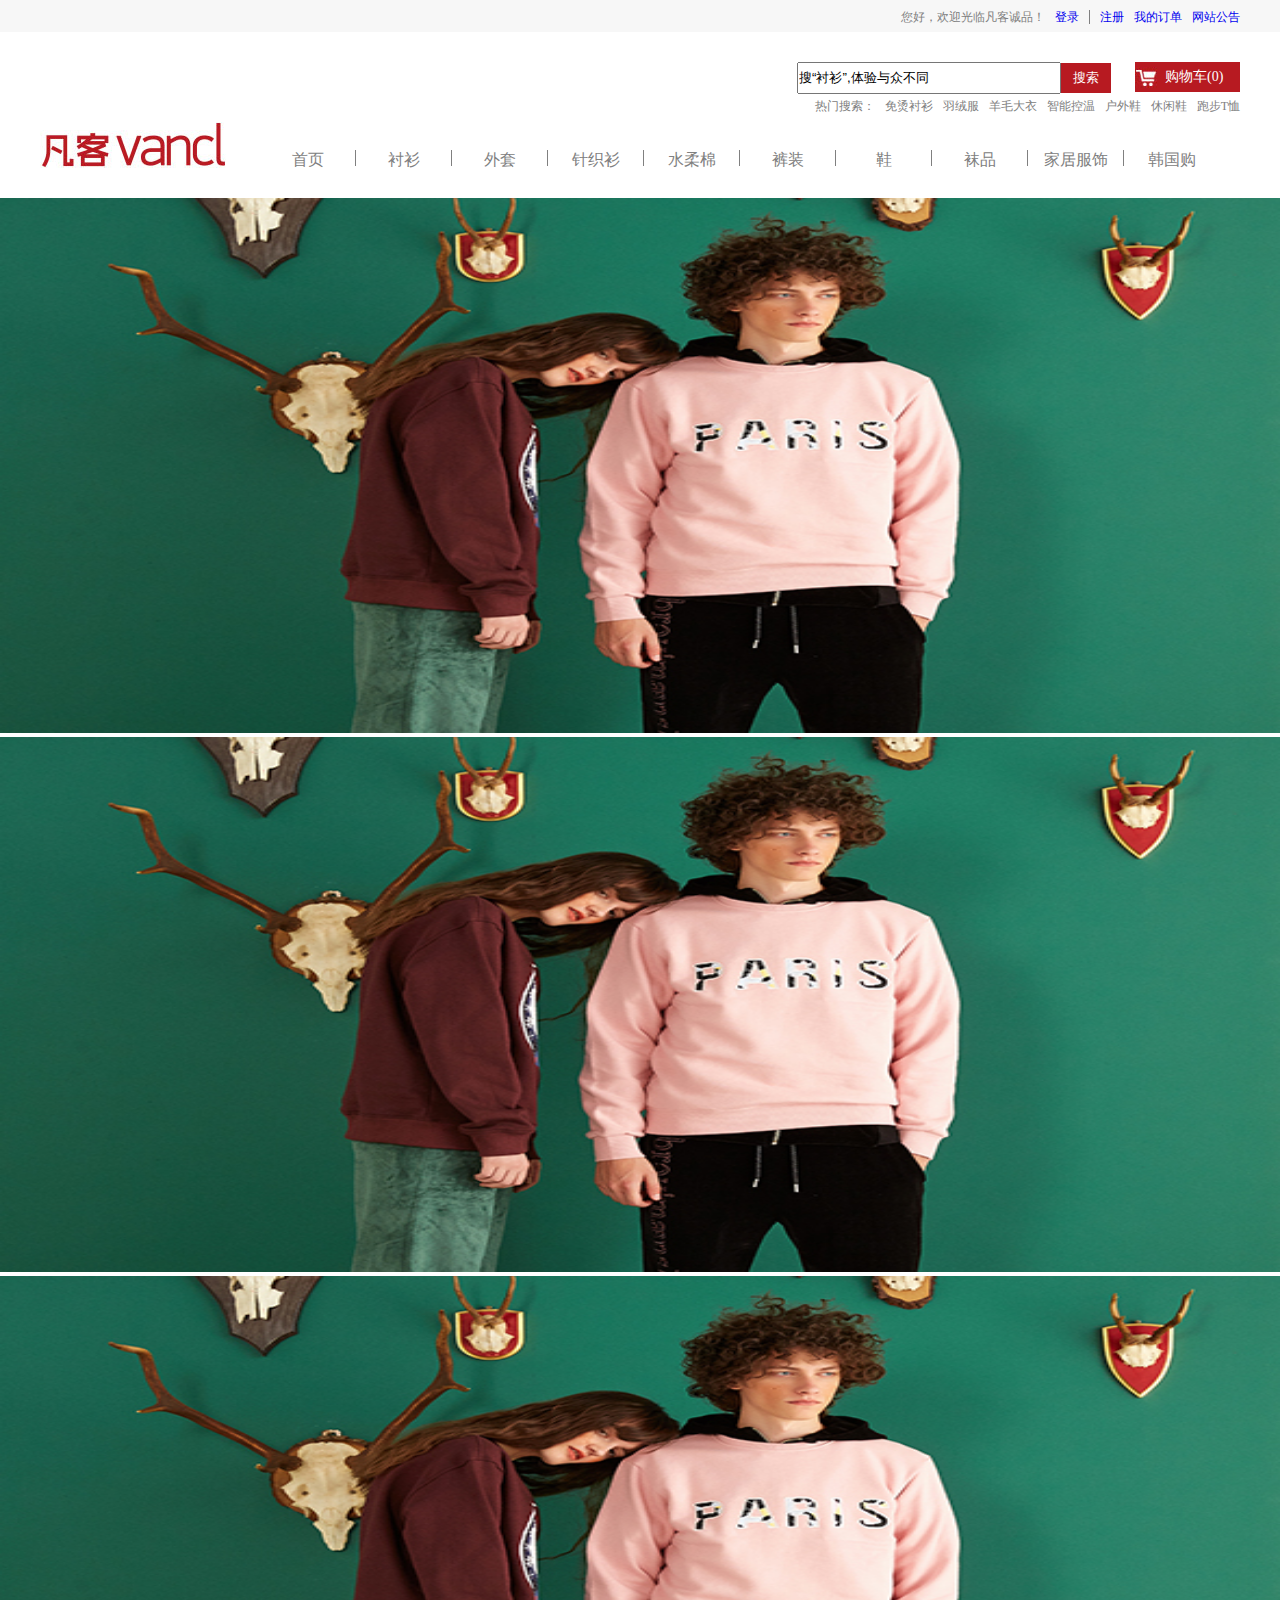
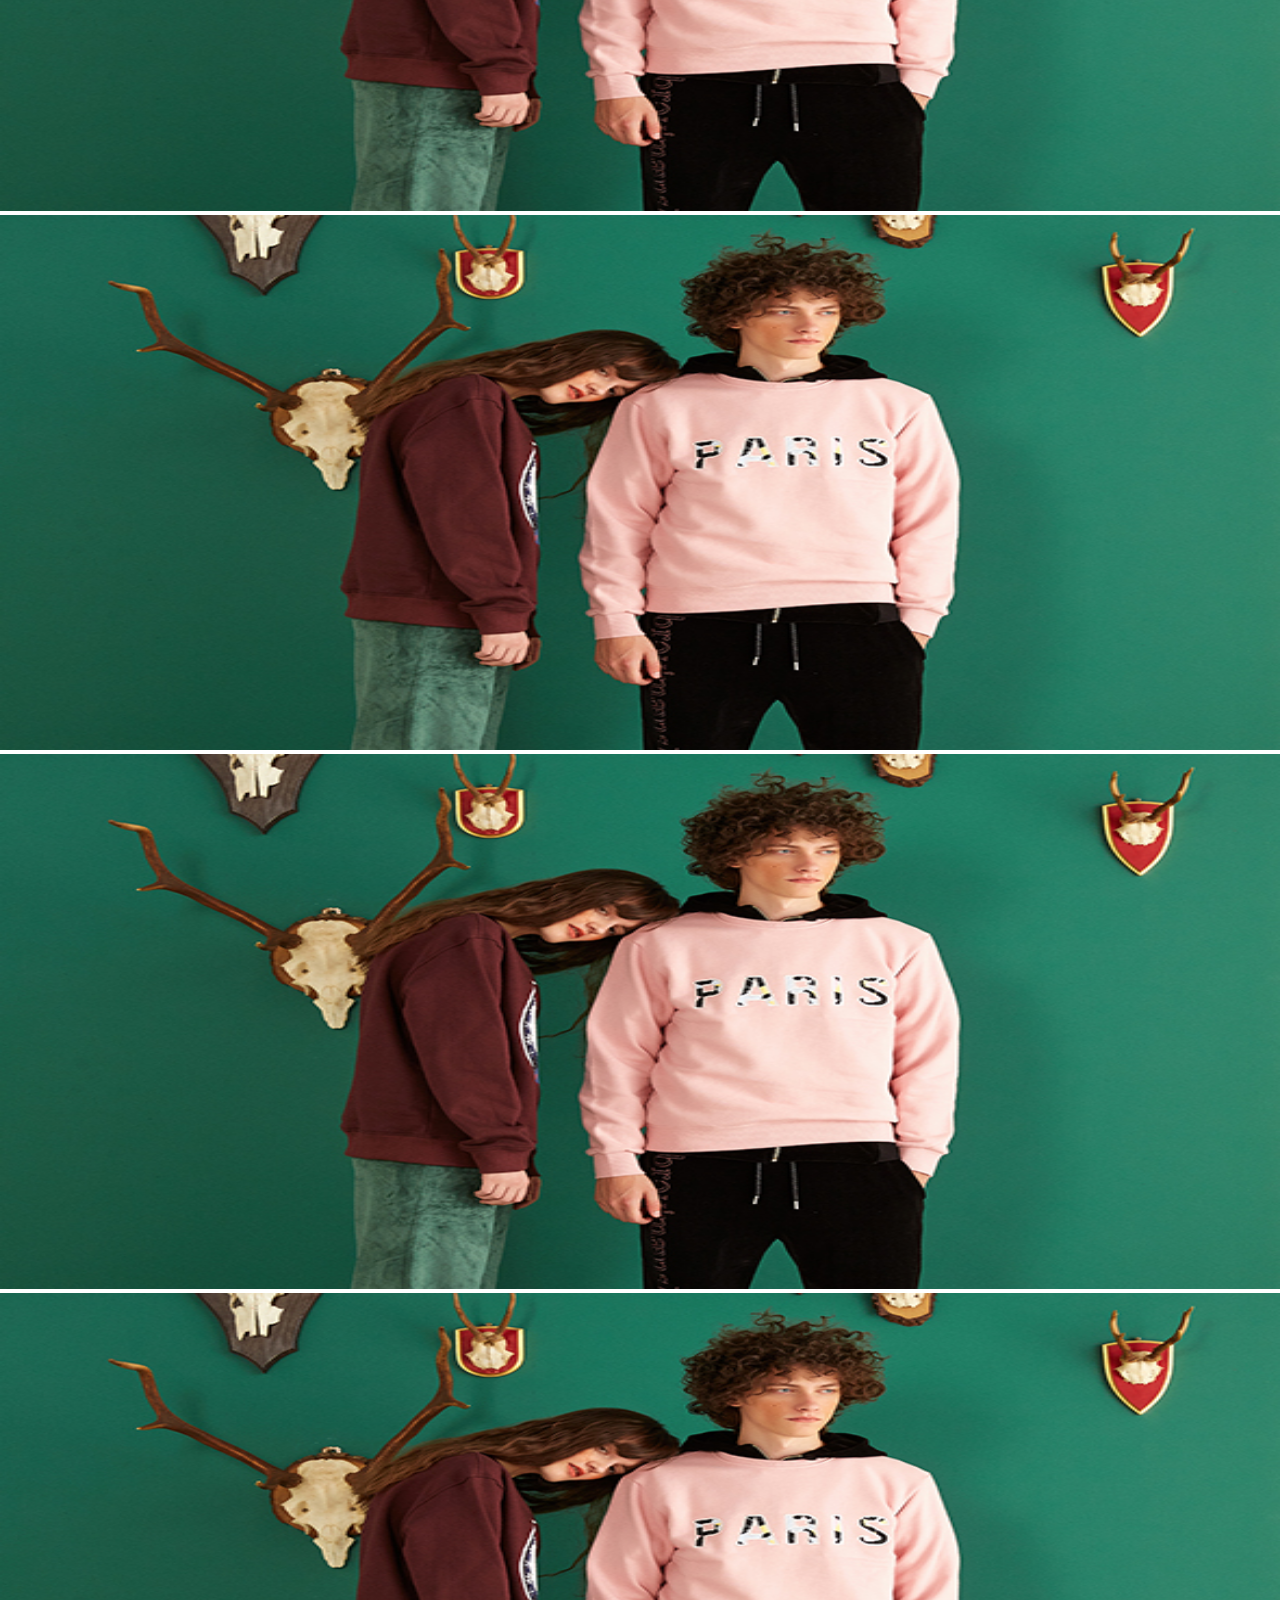
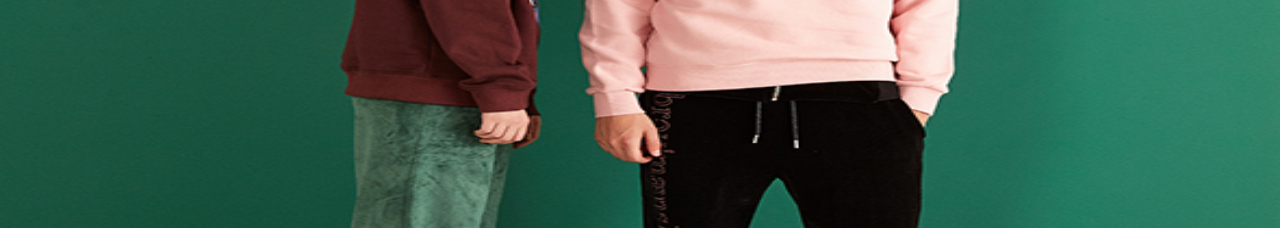
==== program.html @ 945cf441 "xiangmu" ====
<!DOCTYPE html>
<html>
	<head>
		<meta charset="UTF-8">
		<title>凡客VANCL-互联网快时尚品牌,服装,鞋,配饰,网上购物货到付款网站,7天无条件退货</title>
		<link rel="stylesheet" href="css/demo1.css" />
		
	</head>
	<body>
		<div id="head">
			<ul id="headul">
				<li>您好，欢迎光临凡客诚品！</li>
				<li><a href="###">登录</a></li>
				<li><a href="###">注册</a></li>
				<li><a href="###">我的订单</a></li>
				<li><a href="###">网站公告</a></li>			
			</ul>
		</div>
		<div id="top">
			<div id="search">
				<input type="text" value="搜“衬衫”,体验与众不同" onfocus="if (value =='搜“衬衫”,体验与众不同'){value =''}"onblur="if (value ==''){value='搜“衬衫”,体验与众不同'}" id="txt"/>
				<input type="button" value="搜索" id="btn"/>
				<p id="goods"><a href="###"  ><span>购物车<em>(0)</em></span></a></p>
			</div>
			<ul class="rs">
				<li>热门搜索：</li>
				<li><a href="###">免烫衬衫</a></li>
				<li><a href="###">羽绒服</a></li>
				<li><a href="###">羊毛大衣</a></li>
				<li><a href="###">智能控温</a></li>
				<li><a href="###">户外鞋</a></li>
				<li><a href="###">休闲鞋</a></li>
				<li><a href="###">跑步T恤</a></li>
			</ul>
			<ul class="nav">
				<li><a href="##">首页</a><span></span></li>
				<li class="hashover"><a href="##">衬衫</a><span></span></li>
				<li class="hashover"><a href="##">外套</a><span></span></li>
				<li class="hashover"><a href="##">针织衫</a><span></span></li>
				<li class="hashover"><a href="##">水柔棉</a><span></span></li>
				<li class="hashover"><a href="##">裤装</a><span></span></li>
				<li class="hashover"><a href="##">鞋</a><span></span></li>
				<li class="hashover"><a href="##">袜品</a><span></span></li>
				<li class="hashover"><a href="##">家居服饰</a><span></span></li>
				<li><a href="##">韩国购</a></li>
			</ul>
		</div>
		<div id="banner">
			<ul class="ban">
				<li><img src="images/1g.jpg"/></li>
				<li><img src="images/1g.jpg"/></li>
				<li><img src="images/1g.jpg"/></li>
				<li><img src="images/1g.jpg"/></li>
				<li><img src="images/1g.jpg"/></li>
				<li><img src="images/1g.jpg"/></li>
			</ul>
			
			
		</div>
	</body>
</html>
<script src="js/pro.js"></script>
---- css/demo1.css ----
* {
  margin: 0;
  padding: 0; }

ul, dl {
  list-style: none; }

a {
  text-decoration: none; }

#head {
  width: 1280px;
  height: 32px;
  background: #f7f7f7;
  position: relative; }

#headul {
  position: absolute;
  right: 40px; }

#headul li {
  float: left;
  margin-left: 10px;
  font-size: 12px;
  line-height: 14px;
  color: gray;
  margin-top: 10px; }

#head li img {
  margin-top: 5px; }

#head li:nth-child(2) {
  border-right: 1px solid gray;
  padding-right: 10px; }

#top {
  height: 166px;
  width: 1280px;
  position: relative;
  background: url(../images/log.jpg) no-repeat 40px 90px; }

#search {
  position: absolute;
  right: 40px;
  top: 30px; }

#txt {
  width: 260px;
  height: 28px;
  float: left; }

#btn {
  width: 50px;
  height: 30px;
  background: #b71a21;
  border: none;
  float: left;
  margin-right: 24px;
  margin-top: 1px;
  color: #fff; }

#goods {
  display: inline-block;
  background: #b71a21;
  width: 105px;
  height: 30px;
  line-height: 30px;
  font-size: 14px; }

#goods a {
  display: inline-block;
  color: #fff;
  background: url(../images/gc.jpg) no-repeat 0 center; }

#goods em {
  font-style: normal; }

#goods span {
  margin-left: 30px; }

.rs {
  position: absolute;
  right: 40px;
  top: 66px; }

.rs li {
  float: left;
  margin-left: 10px;
  font-size: 12px;
  color: gray; }
  .rs li a {
    color: gray; }

.nav {
  position: absolute;
  left: 260px;
  top: 118px; }

.nav li {
  width: 96px;
  height: 16px;
  position: relative;
  float: left;
  margin-bottom: 30px;
  text-align: center; }

.nav span {
  position: absolute;
  right: 0px;
  width: 1px;
  height: 16px;
  border-right: 1px solid gray; }

.nav li:last-child {
  border: none; }

.nav li a {
  text-align: center;
  color: gray; }

.hashover:hover {
  padding-bottom: 5px;
  border-bottom: 5px solid #b71a21; }

.nav li a:hover {
  color: #b71a21; }

#banner {
  width: 1280px;
  height: 535px; }

#banner img {
  width: 1280px;
  height: 535px; }

/*# sourceMappingURL=demo1.css.map */
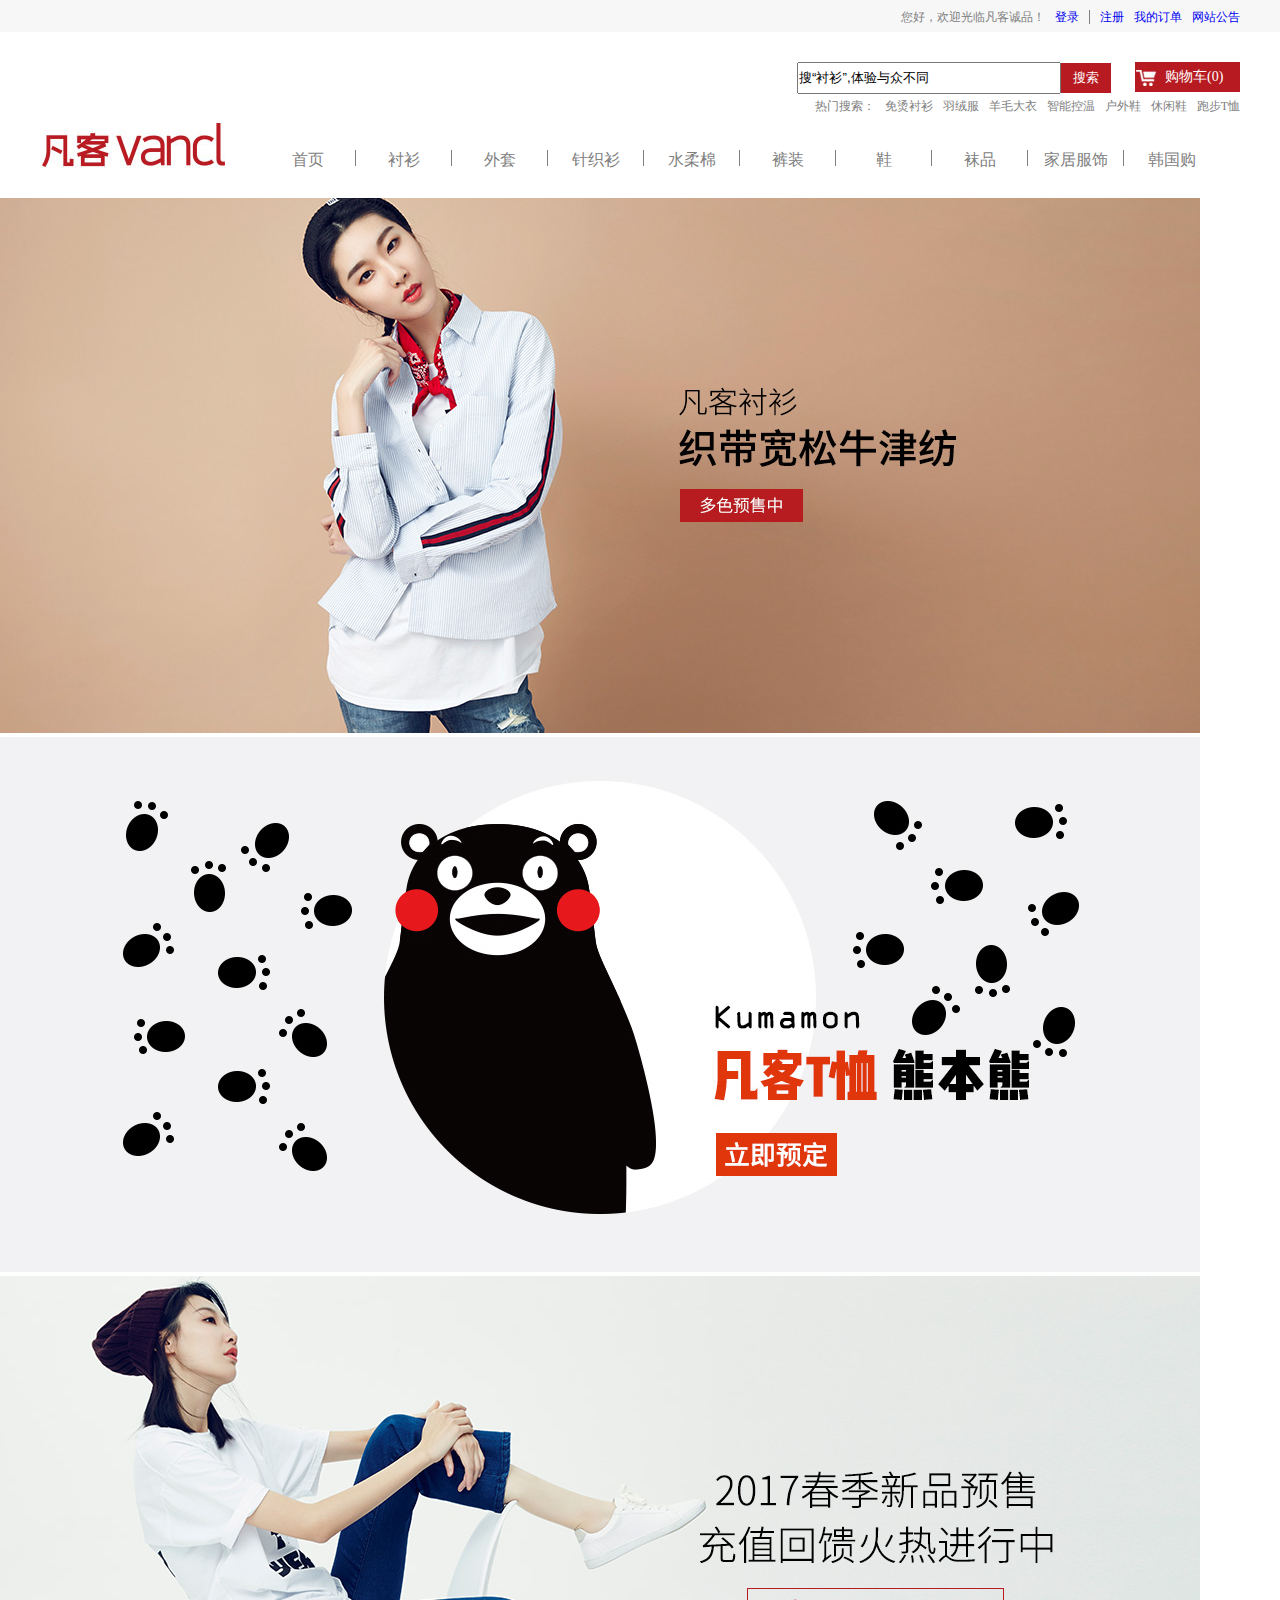
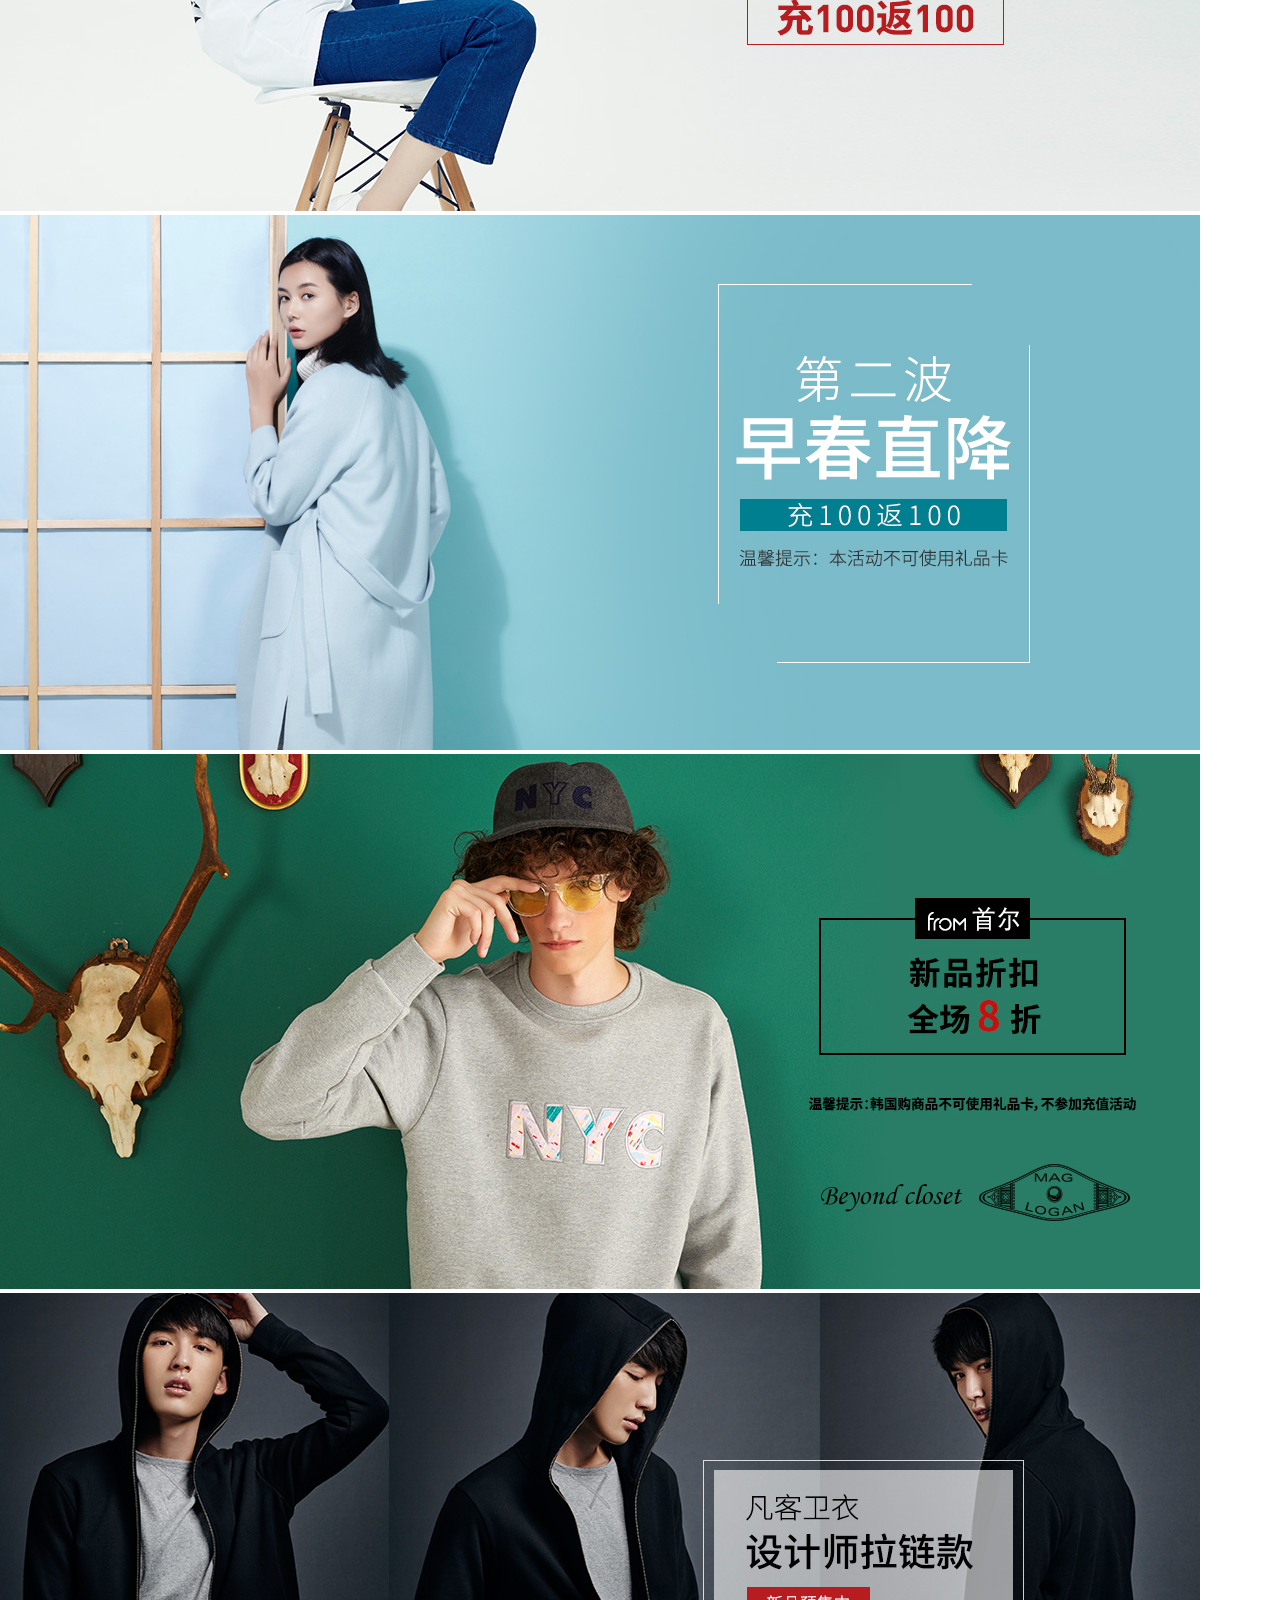
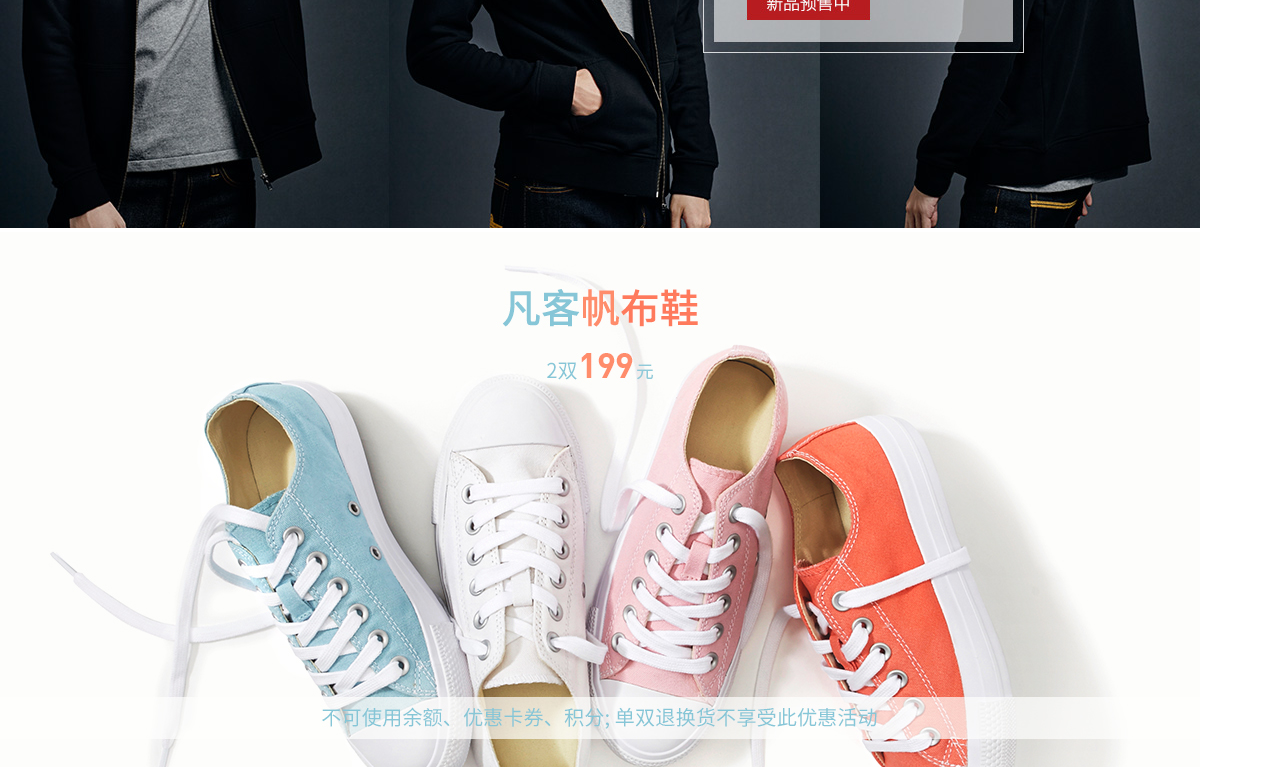
==== commit 9d6135e7: "xiangmu" ====
--- a/program.html
+++ b/program.html
@@ -47,16 +47,20 @@
 		</div>
 		<div id="banner">
 			<ul class="ban">
-				<li><img src="images/1g.jpg"/></li>
-				<li><img src="images/1g.jpg"/></li>
-				<li><img src="images/1g.jpg"/></li>
-				<li><img src="images/1g.jpg"/></li>
-				<li><img src="images/1g.jpg"/></li>
-				<li><img src="images/1g.jpg"/></li>
+				<li><img src="images/a1.jpg"/></li>
+				<li><img src="images/a2.jpg"/></li>
+				<li><img src="images/a3.jpg"/></li>
+				<li><img src="images/a4.jpg"/></li>
+				<li><img src="images/a5.jpg"/></li>
+				<li><img src="images/a6.jpg"/></li>
+				<li><img src="images/a7.jpg"/></li>
 			</ul>
 			
 			
 		</div>
 	</body>
 </html>
-<script src="js/pro.js"></script>+
+<script src="js/pro.js"></script>
+
+	
--- a/css/demo1.css
+++ b/css/demo1.css
@@ -127,10 +127,7 @@
 
 #banner {
   width: 1280px;
-  height: 535px; }
-
-#banner img {
-  width: 1280px;
-  height: 535px; }
+  height: 535px;
+  position: relative; }
 
 /*# sourceMappingURL=demo1.css.map */
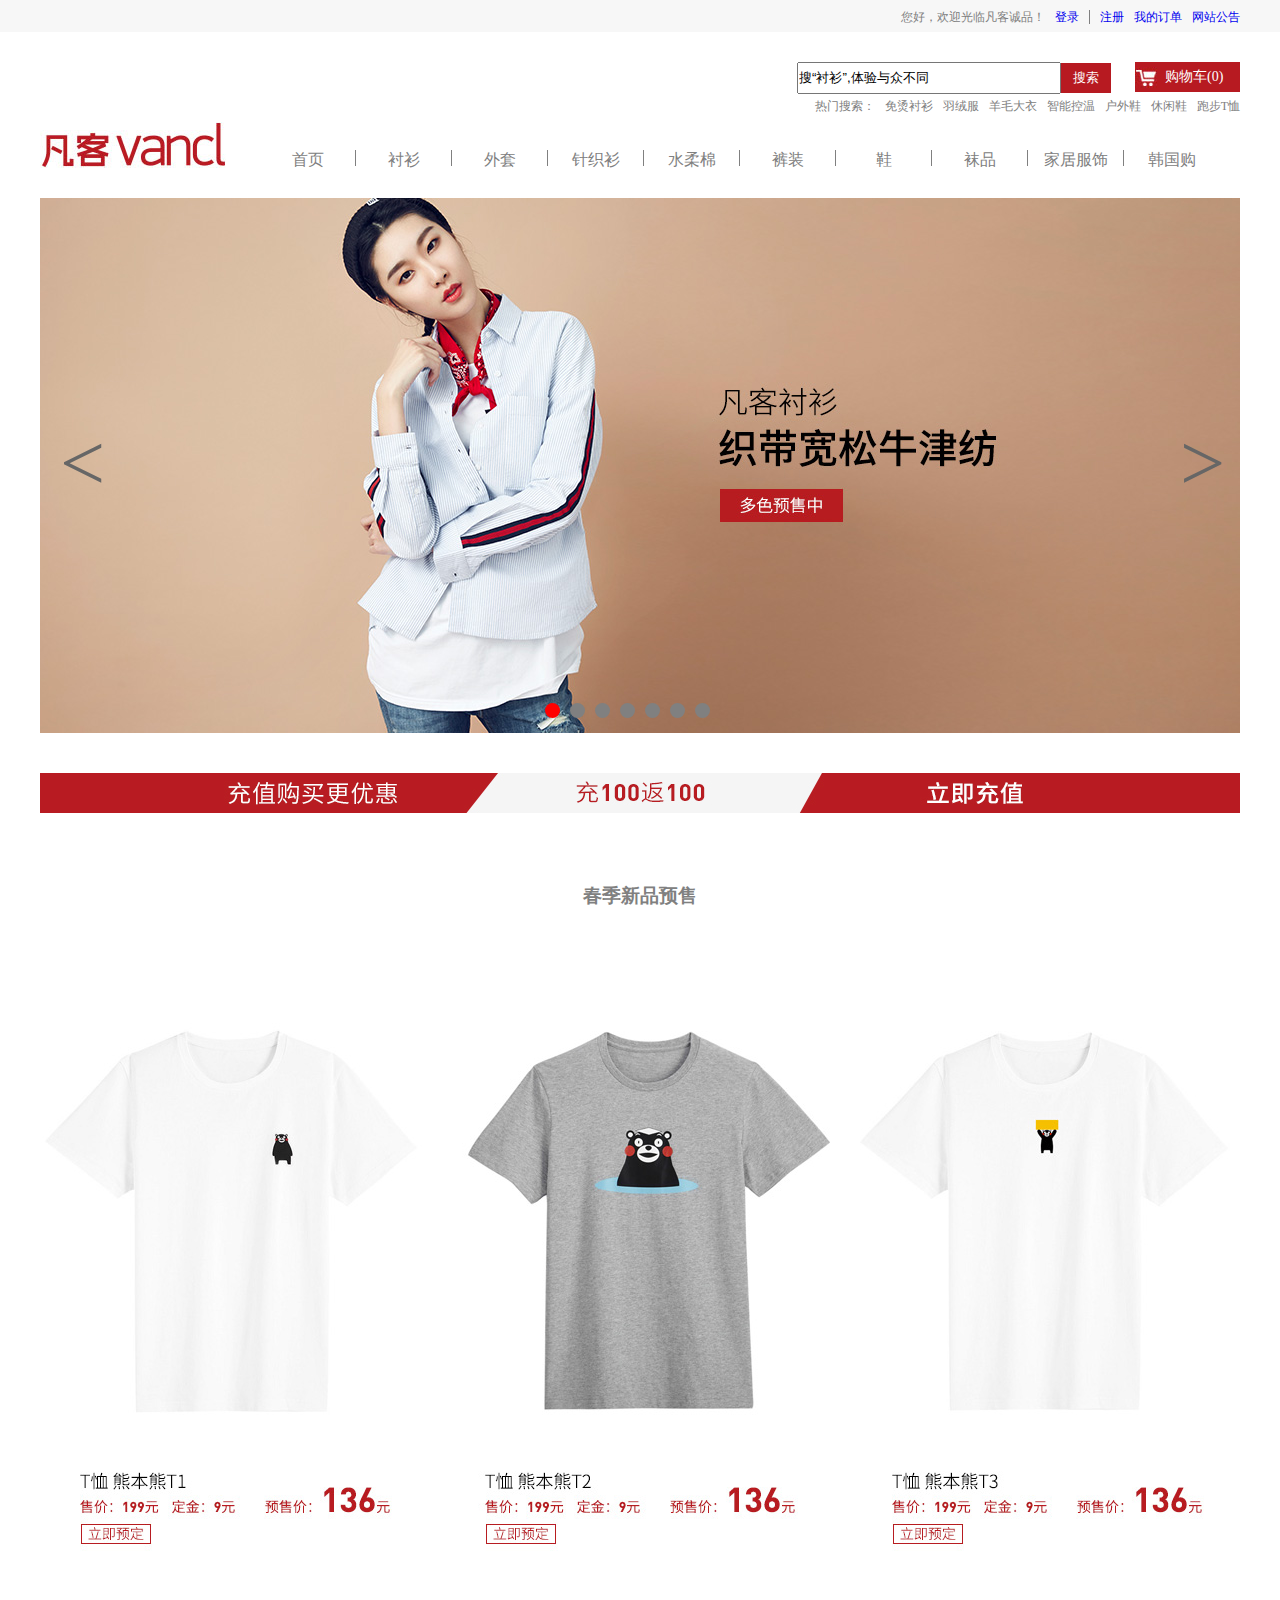
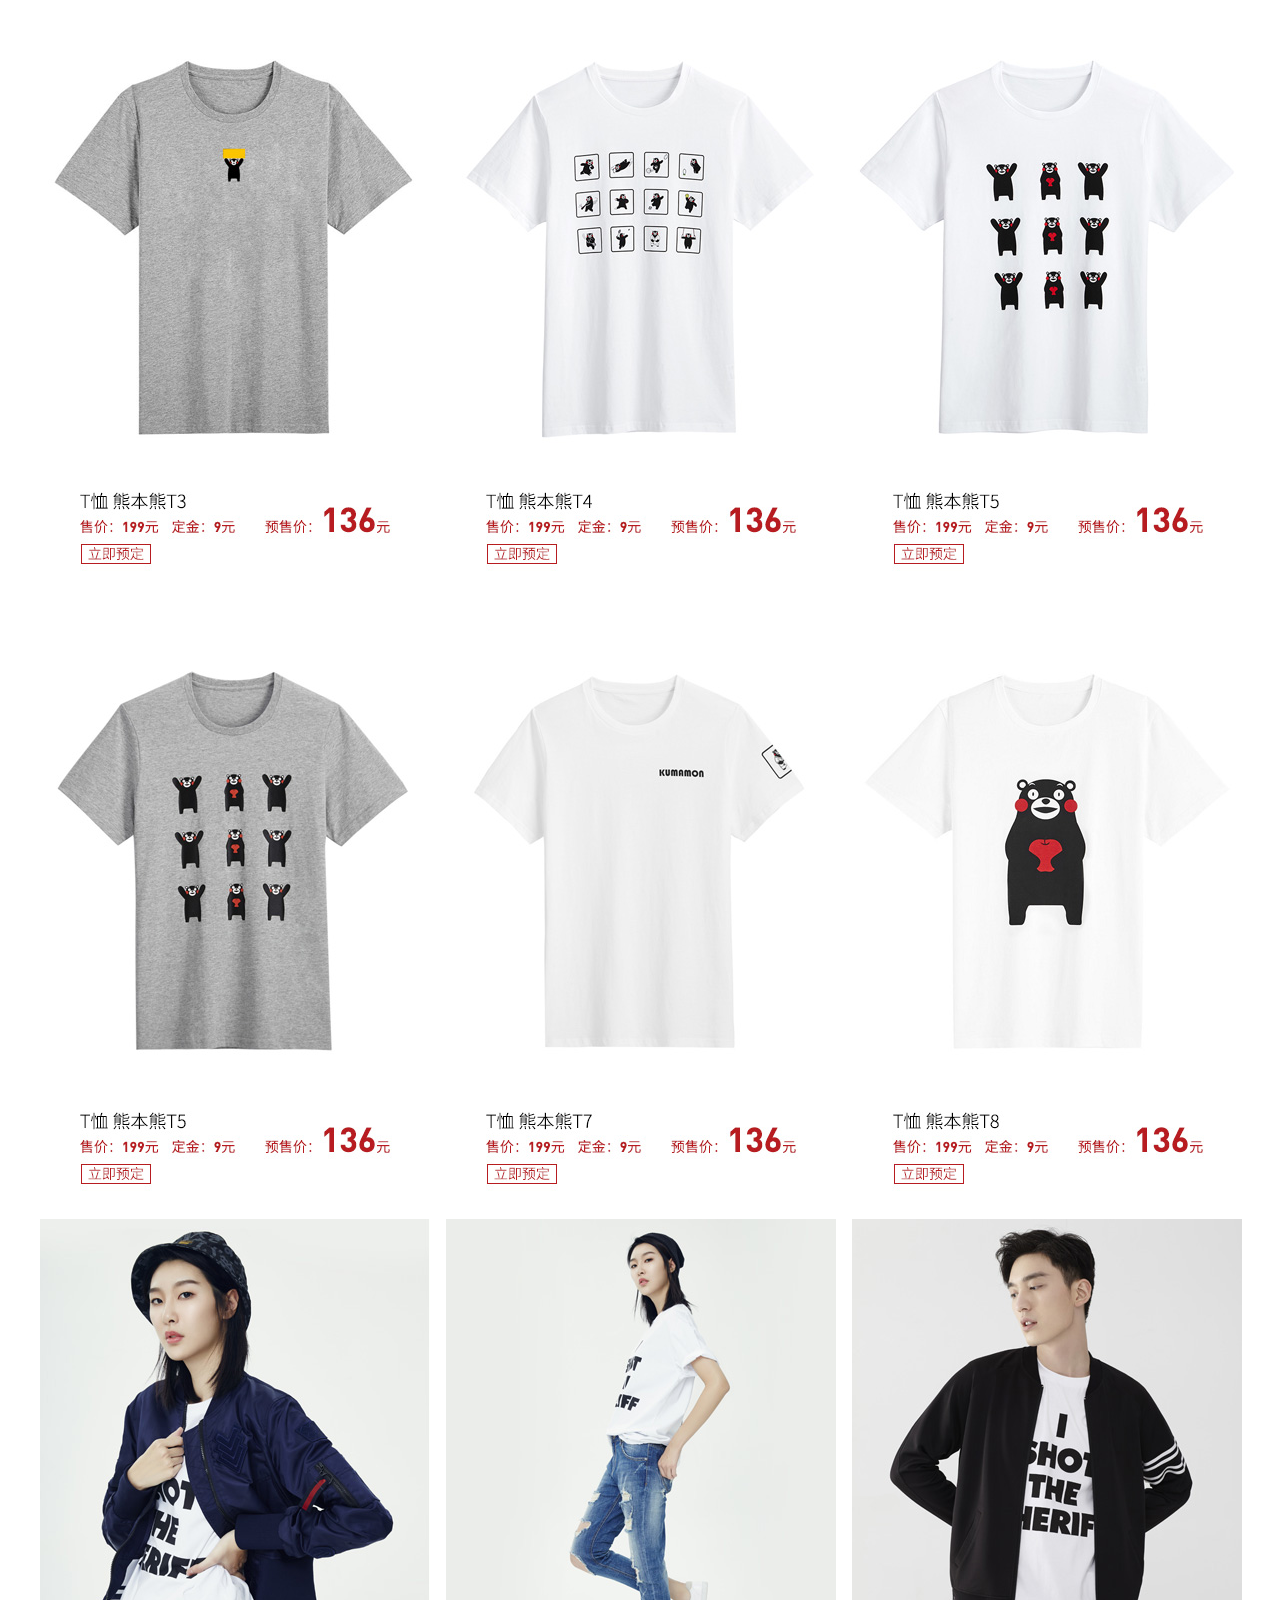
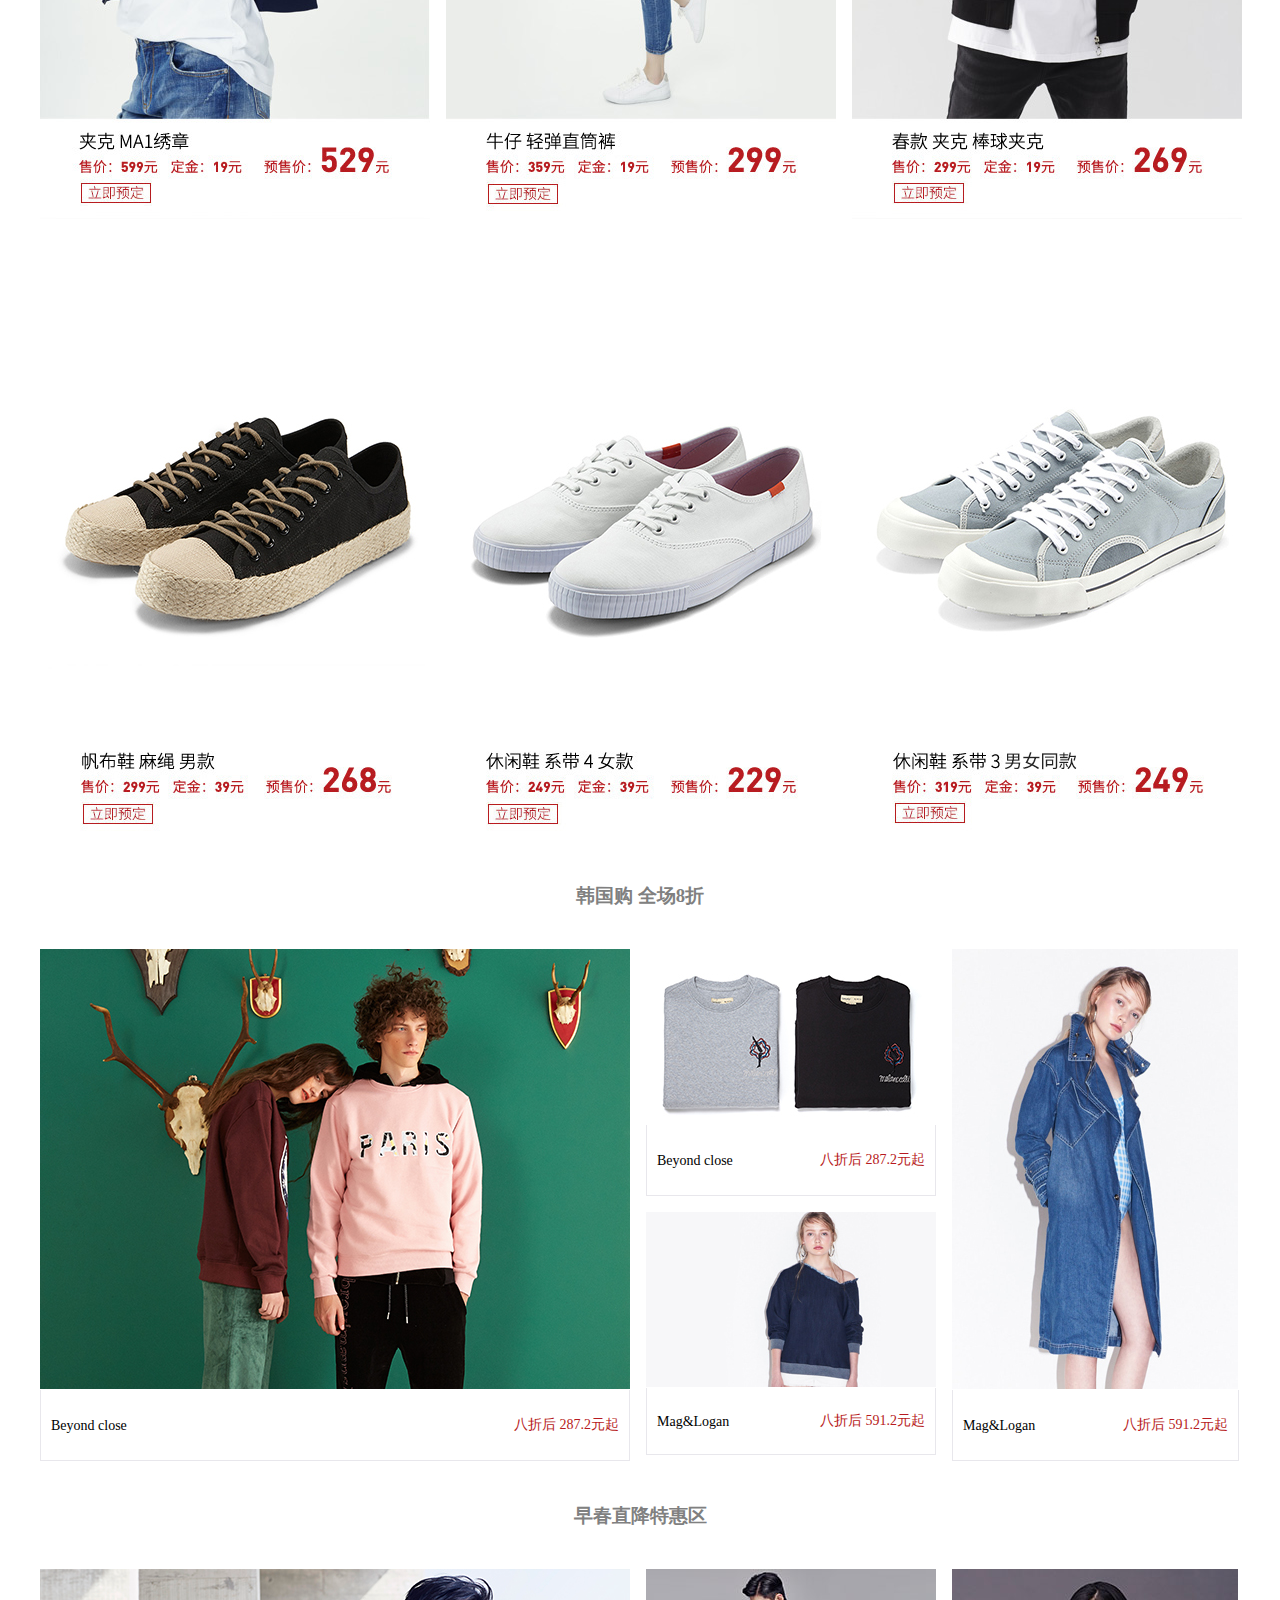
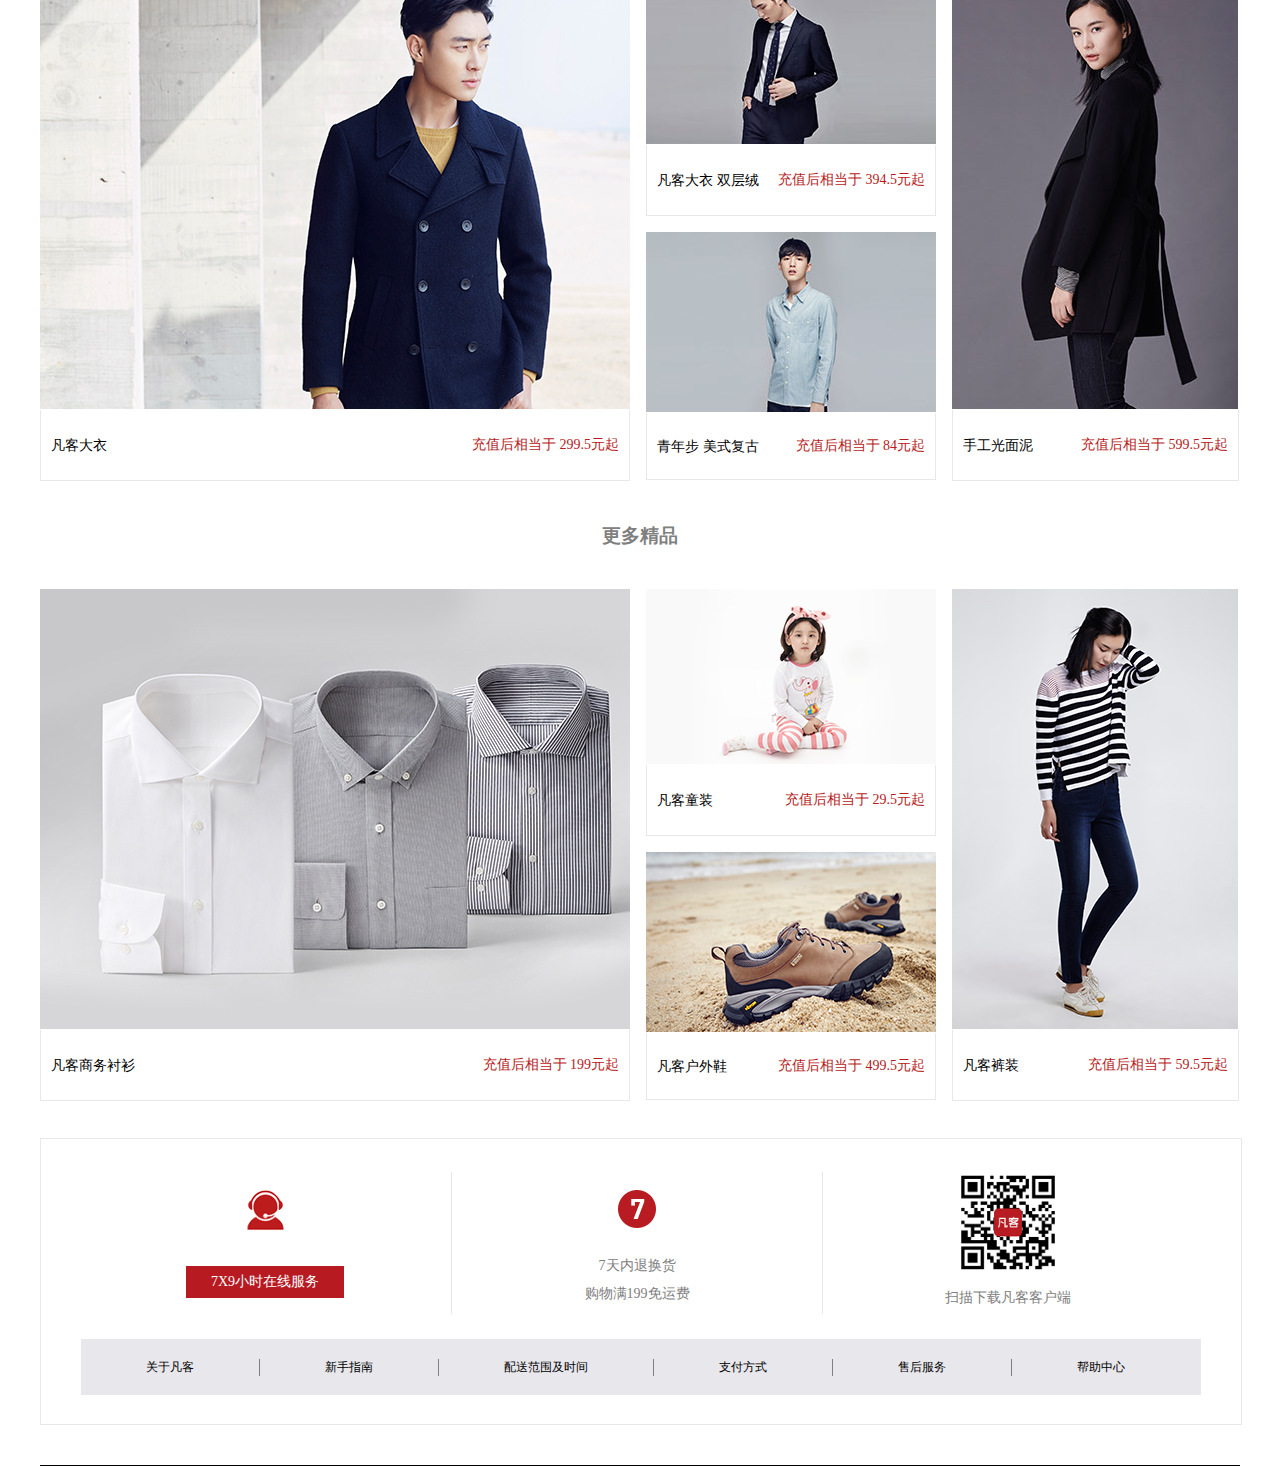
==== commit 8c5e6ed5: "jintianxieleshouye80%" ====
--- a/program.html
+++ b/program.html
@@ -32,6 +32,7 @@
 				<li><a href="###">休闲鞋</a></li>
 				<li><a href="###">跑步T恤</a></li>
 			</ul>
+			<span class="log"><a href="###"><img src="images/log.jpg" /></a></span>
 			<ul class="nav">
 				<li><a href="##">首页</a><span></span></li>
 				<li class="hashover"><a href="##">衬衫</a><span></span></li>
@@ -46,21 +47,156 @@
 			</ul>
 		</div>
 		<div id="banner">
-			<ul class="ban">
-				<li><img src="images/a1.jpg"/></li>
-				<li><img src="images/a2.jpg"/></li>
-				<li><img src="images/a3.jpg"/></li>
-				<li><img src="images/a4.jpg"/></li>
-				<li><img src="images/a5.jpg"/></li>
-				<li><img src="images/a6.jpg"/></li>
-				<li><img src="images/a7.jpg"/></li>
-			</ul>
-			
-			
-		</div>
+			<ul id="side">
+				
+				<li><a href="###"><img src="images/a1.jpg" title="凡客衬衫频道" /></a></li>
+				<li><a href="###"><img src="images/a2.jpg" title="凡客T恤" /></a></li>
+				<li><a href="###"><img src="images/a3.jpg" title="2017预售" /></a></li>
+				<li><a href="###"><img src="images/a4.jpg" title="2017早春直播" /></a></li>
+				<li><a href="###"><img src="images/a5.jpg" title="From 首尔" /></a></li>
+				<li><a href="###"><img src="images/a6.jpg" title="凡客外套频道" /></a></li>
+				<li><a href="###"><img src="images/a7.jpg" title="帆布鞋2双199" /></a></li>
+				
+			</ul>
+			<ul id="list">
+				<li class="active"></li>
+				<li></li>
+				<li></li>
+				<li></li>
+				<li></li>
+				<li></li>
+				<li></li>
+			</ul>
+			<a href="javascript:void(0)" id="next">></a>
+			<a href="javascript:void(0)" id="prev"><</a>
+			
+			
+		</div>
+		<div id="getmoney">
+			<a href="###"><img src="images/czt.jpg" /></a>
+		</div>
+		<div id="content">
+			<h3>春季新品预售</h3>
+			<ul class="cp">
+				<li><a href="###"><img src="images/1b.jpg"></a></li>
+				<li><a href="###"><img src="images/2b.jpg"></a></li>
+				<li><a href="###"><img src="images/3b.jpg"></a></li>
+				<li><a href="###"><img src="images/4b.jpg"></a></li>
+				<li><a href="###"><img src="images/5b.jpg"></a></li>
+				<li><a href="###"><img src="images/6b.jpg"></a></li>
+				<li><a href="###"><img src="images/7b.jpg"></a></li>
+				<li><a href="###"><img src="images/8b.jpg"></a></li>
+				<li><a href="###"><img src="images/9b.jpg"></a></li>
+				<li><a href="###"><img src="images/10b.jpg"></a></li>
+				<li><a href="###"><img src="images/11b.jpg"></a></li>
+				<li><a href="###"><img src="images/12b.jpg"></a></li>
+				<li><a href="###"><img src="images/15b.jpg"></a></li>
+				<li><a href="###"><img src="images/16b.jpg"></a></li>
+				<li><a href="###"><img src="images/17b.jpg"></a></li>
+			</ul>
+		</div>
+		<div id="hangou">
+			<h3>韩国购  全场8折</h3>
+			<dl class="tcp">
+				<dt><a href="###"><img src="images/1g.jpg" /></a></dt>
+				<dd><span class="s1">Beyond close</span><span class="s2">八折后  287.2元起</span></dd>
+			</dl>
+			<div class="cen">
+				<dl class="closet">
+					<dt><a href="###"><img src="images/3g.jpg" /></a></dt>
+				<dd><span class="s3">Beyond close</span><span class="s4">八折后  287.2元起</span></dd>
+				</dl>
+				<dl class="mag">
+					<dt><a href="###"><img src="images/xp07.jpg" /></a></dt>
+				<dd><span class="s5">Mag&Logan</span><span class="s6">八折后  591.2元起</span></dd>
+				</dl>
+			</div>
+			<dl class="side">
+				<dt><a href="###"><img src="images/xp08.jpg" /></a></dt>
+				<dd><span class="s7">Mag&Logan</span><span class="s8">八折后  591.2元起</span></dd>
+			</dl>
+		</div>
+		<div id="hangou">
+			<h3>早春直降特惠区</h3>
+			<dl class="tcp">
+				<dt><a href="###"><img src="images/0306-01.jpg" /></a></dt>
+				<dd><span class="s1">凡客大衣</span><span class="s2">充值后相当于  299.5元起</span></dd>
+			</dl>
+			<div class="cen">
+				<dl class="closet">
+					<dt><a href="###"><img src="images/0306-02.jpg" /></a></dt>
+				<dd><span class="s3">凡客大衣  双层绒</span><span class="s4">充值后相当于  394.5元起</span></dd>
+				</dl>
+				<dl class="mag">
+					<dt><a href="###"><img src="images/0306-03.jpg" /></a></dt>
+				<dd><span class="s5">青年步  美式复古</span><span class="s6">充值后相当于  84元起</span></dd>
+				</dl>
+			</div>
+			<dl class="side">
+				<dt><a href="###"><img src="images/0306-04.jpg" /></a></dt>
+				<dd><span class="s7">手工光面泥</span><span class="s8">充值后相当于  599.5元起</span></dd>
+			</dl>
+		</div>
+		<div id="hangou">
+			<h3>更多精品</h3>
+			<dl class="tcp">
+				<dt><a href="###"><img src="images/01.jpg" /></a></dt>
+				<dd><span class="s1">凡客商务衬衫</span><span class="s2">充值后相当于 199元起</span></dd>
+			</dl>
+			<div class="cen">
+				<dl class="closet">
+					<dt><a href="###"><img src="images/02.jpg" /></a></dt>
+				<dd><span class="s3">凡客童装</span><span class="s4">充值后相当于  29.5元起</span></dd>
+				</dl>
+				<dl class="mag">
+					<dt><a href="###"><img src="images/03.jpg" /></a></dt>
+				<dd><span class="s5">凡客户外鞋</span><span class="s6">充值后相当于  499.5元起</span></dd>
+				</dl>
+			</div>
+			<dl class="side">
+				<dt><a href="###"><img src="images/04.jpg" /></a></dt>
+				<dd><span class="s7">凡客裤装</span><span class="s8">充值后相当于  59.5元起</span></dd>
+			</dl>
+		</div>
+		<div id="footer">
+			<div class="kf">
+				
+					<dl class="online">
+						<a href="###" >
+						<dt><img src="images/onlinecustomer.png"></dt>
+						<dd>7X9小时在线服务</dd>
+							</a>
+					</dl>
+			
+				
+					<dl class="seven">
+						<a href="###" >
+						<dt><img src="images/seven.png"></dt>
+						<dd>7天内退换货<br/>购物满199免运费</dd>
+						</a>
+					</dl>
+				
+				 
+					<dl class="weixin">
+						<dt><img src="images/weixin.jpg"></dt>
+						<dd>扫描下载凡客客户端</dd>
+					</dl>
+				
+			</div>
+			<ul class="point">
+				<li><a href="###">关于凡客</a></li>
+				<li><a href="###">新手指南</a></li>
+				<li><a href="###">配送范围及时间</a></li>
+				<li><a href="###">支付方式</a></li>
+				<li><a href="###">售后服务</a></li>
+				<li><a href="###">帮助中心</a></li>
+			</ul>
+			
+		</div>
+		<span class="line"></span>
 	</body>
 </html>
 
-<script src="js/pro.js"></script>
-
+<script src="js/move.js"></script>
+<script type="text/javascript" src="js/pro.js"></script>
 	
--- a/css/demo1.css
+++ b/css/demo1.css
@@ -36,13 +36,17 @@
 #top {
   height: 166px;
   width: 1280px;
-  position: relative;
-  background: url(../images/log.jpg) no-repeat 40px 90px; }
+  position: relative; }
 
 #search {
   position: absolute;
   right: 40px;
   top: 30px; }
+
+.log {
+  position: absolute;
+  top: 90px;
+  left: 40px; }
 
 #txt {
   width: 260px;
@@ -96,7 +100,7 @@
   left: 260px;
   top: 118px; }
 
-.nav li {
+.nav > li {
   width: 96px;
   height: 16px;
   position: relative;
@@ -126,8 +130,284 @@
   color: #b71a21; }
 
 #banner {
+  width: 1200px;
+  height: 535px;
+  position: relative;
+  overflow: hidden;
+  margin-left: 40px; }
+
+#side {
+  height: 535px;
+  width: 9999px;
+  position: absolute;
+  left: 0;
+  top: 0; }
+
+#side li {
+  float: left; }
+
+#prev, #next {
+  position: absolute;
+  top: 220px;
+  width: 40px;
+  height: 80px;
+  font-size: 80px;
+  color: #666;
+  border: none;
+  background: none; }
+
+#prev {
+  left: 20px; }
+
+#next {
+  right: 20px; }
+
+#prev:hover, #next:hover {
+  color: #b71a21; }
+
+#list li {
+  width: 15px;
+  height: 15px;
+  border-radius: 50%;
+  background: gray;
+  float: left;
+  margin: 5px; }
+
+#list {
+  position: absolute;
+  bottom: 10px;
+  left: 500px; }
+
+#list .active {
+  background: #ff0000; }
+
+#getmoney {
+  margin-left: 40px;
+  margin-top: 40px; }
+
+#content {
+  position: relative;
   width: 1280px;
-  height: 535px;
-  position: relative; }
+  height: 3150px; }
+
+#content h3 {
+  text-align: center;
+  margin-top: 66px;
+  margin-bottom: 34px;
+  color: gray; }
+
+.cp {
+  display: flex;
+  flex-flow: row wrap;
+  position: absolute;
+  left: 40px; }
+
+.cp li {
+  margin-top: 16px; }
+
+.cp li:nth-child(2) {
+  margin: 16px 16px 0 16px; }
+
+.cp li:nth-child(5) {
+  margin: 16px 16px 0 16px; }
+
+.cp li:nth-child(8) {
+  margin: 16px 16px 0 16px; }
+
+.cp li:nth-child(11) {
+  margin: 16px 16px 0 16px; }
+
+.cp li:nth-child(14) {
+  margin: 16px 16px 0 16px; }
+
+#hangou {
+  margin-top: 50px;
+  width: 1280px;
+  height: 570px; }
+
+#hangou h3 {
+  color: gray;
+  text-align: center; }
+
+#hangou .tcp {
+  float: left;
+  margin-top: 40px;
+  margin-left: 40px;
+  width: 590px;
+  height: 510px; }
+
+.tcp dd {
+  margin-top: -3px;
+  width: 588px;
+  height: 70px;
+  line-height: 70px;
+  border: 1px solid #e8e7ec;
+  border-top: none; }
+
+.s2 {
+  font-size: 14px;
+  float: right;
+  color: #b71a21;
+  padding-right: 10px; }
+
+.s1 {
+  font-size: 14px;
+  padding-left: 10px; }
+
+.cen {
+  margin-top: 40px;
+  margin-left: 16px;
+  width: 290px;
+  height: 500px;
+  float: left; }
+
+.clost {
+  margin-top: 20px; }
+
+.closet dd {
+  border: 1px solid #e8e7ec;
+  border-top: none;
+  margin-top: -3px;
+  width: 288px;
+  height: 70px;
+  line-height: 70px; }
+
+.s3 {
+  font-size: 14px;
+  padding-left: 10px; }
+
+.s4 {
+  font-size: 14px;
+  float: right;
+  color: #b71a21;
+  padding-right: 10px; }
+
+.mag {
+  margin-top: 16px; }
+
+.mag dd {
+  border: 1px solid #e8e7ec;
+  border-top: none;
+  margin-top: -3px;
+  width: 288px;
+  height: 66px;
+  line-height: 66px; }
+
+.s5 {
+  font-size: 14px;
+  padding-left: 10px; }
+
+.s6 {
+  font-size: 14px;
+  float: right;
+  color: #b71a21;
+  padding-right: 10px; }
+
+.side {
+  float: left;
+  margin-top: 40px;
+  margin-left: 16px;
+  width: 285px;
+  height: 510px; }
+
+.side dd {
+  border: 1px solid #e8e7ec;
+  border-top: none;
+  margin-top: -3px;
+  width: 285px;
+  height: 70px;
+  line-height: 70px; }
+
+.s7 {
+  font-size: 14px;
+  padding-left: 10px; }
+
+.s8 {
+  font-size: 14px;
+  float: right;
+  color: #b71a21;
+  padding-right: 10px; }
+
+#footer {
+  margin-top: 45px;
+  height: 285px;
+  width: 1200px;
+  margin-left: 40px;
+  border: 1px solid #e8e7ec; }
+
+.online, .seven, .weixin {
+  float: left;
+  width: 370px;
+  height: 106px;
+  border-right: 1px solid #e8e7ec;
+  text-align: center;
+  margin-top: 33px;
+  padding: 18px 0; }
+
+.online {
+  margin-left: 40px; }
+
+.online dd {
+  width: 158px;
+  height: 32px;
+  background: #b71a21;
+  color: #fff;
+  margin-top: 30px;
+  line-height: 32px;
+  text-align: center;
+  margin-left: 105px;
+  font-size: 14px; }
+
+.seven dd {
+  font-size: 14px;
+  margin-top: 20px;
+  height: 55px;
+  background: none;
+  color: gray;
+  line-height: 28px;
+  text-align: center; }
+
+.weixin img {
+  width: 100px;
+  height: 100px; }
+
+.weixin {
+  margin-top: 15px;
+  border: none; }
+
+.weixin dd {
+  color: gray;
+  line-height: 14px;
+  text-align: center;
+  margin-top: 15px;
+  font-size: 14px; }
+
+.point {
+  float: left;
+  width: 1120px;
+  height: 56px;
+  background: #e8e7ec;
+  margin-left: 40px;
+  margin-top: 25px; }
+
+.point li {
+  float: left;
+  padding: 0 65px;
+  border-right: 1px solid gray;
+  margin-top: 20px;
+  font-size: 12px; }
+
+.point li a {
+  color: black; }
+
+.point li:last-child {
+  border: none; }
+
+.line {
+  display: block;
+  width: 1200px;
+  border-bottom: 1px solid black;
+  margin-left: 40px;
+  margin-top: 40px; }
 
 /*# sourceMappingURL=demo1.css.map */
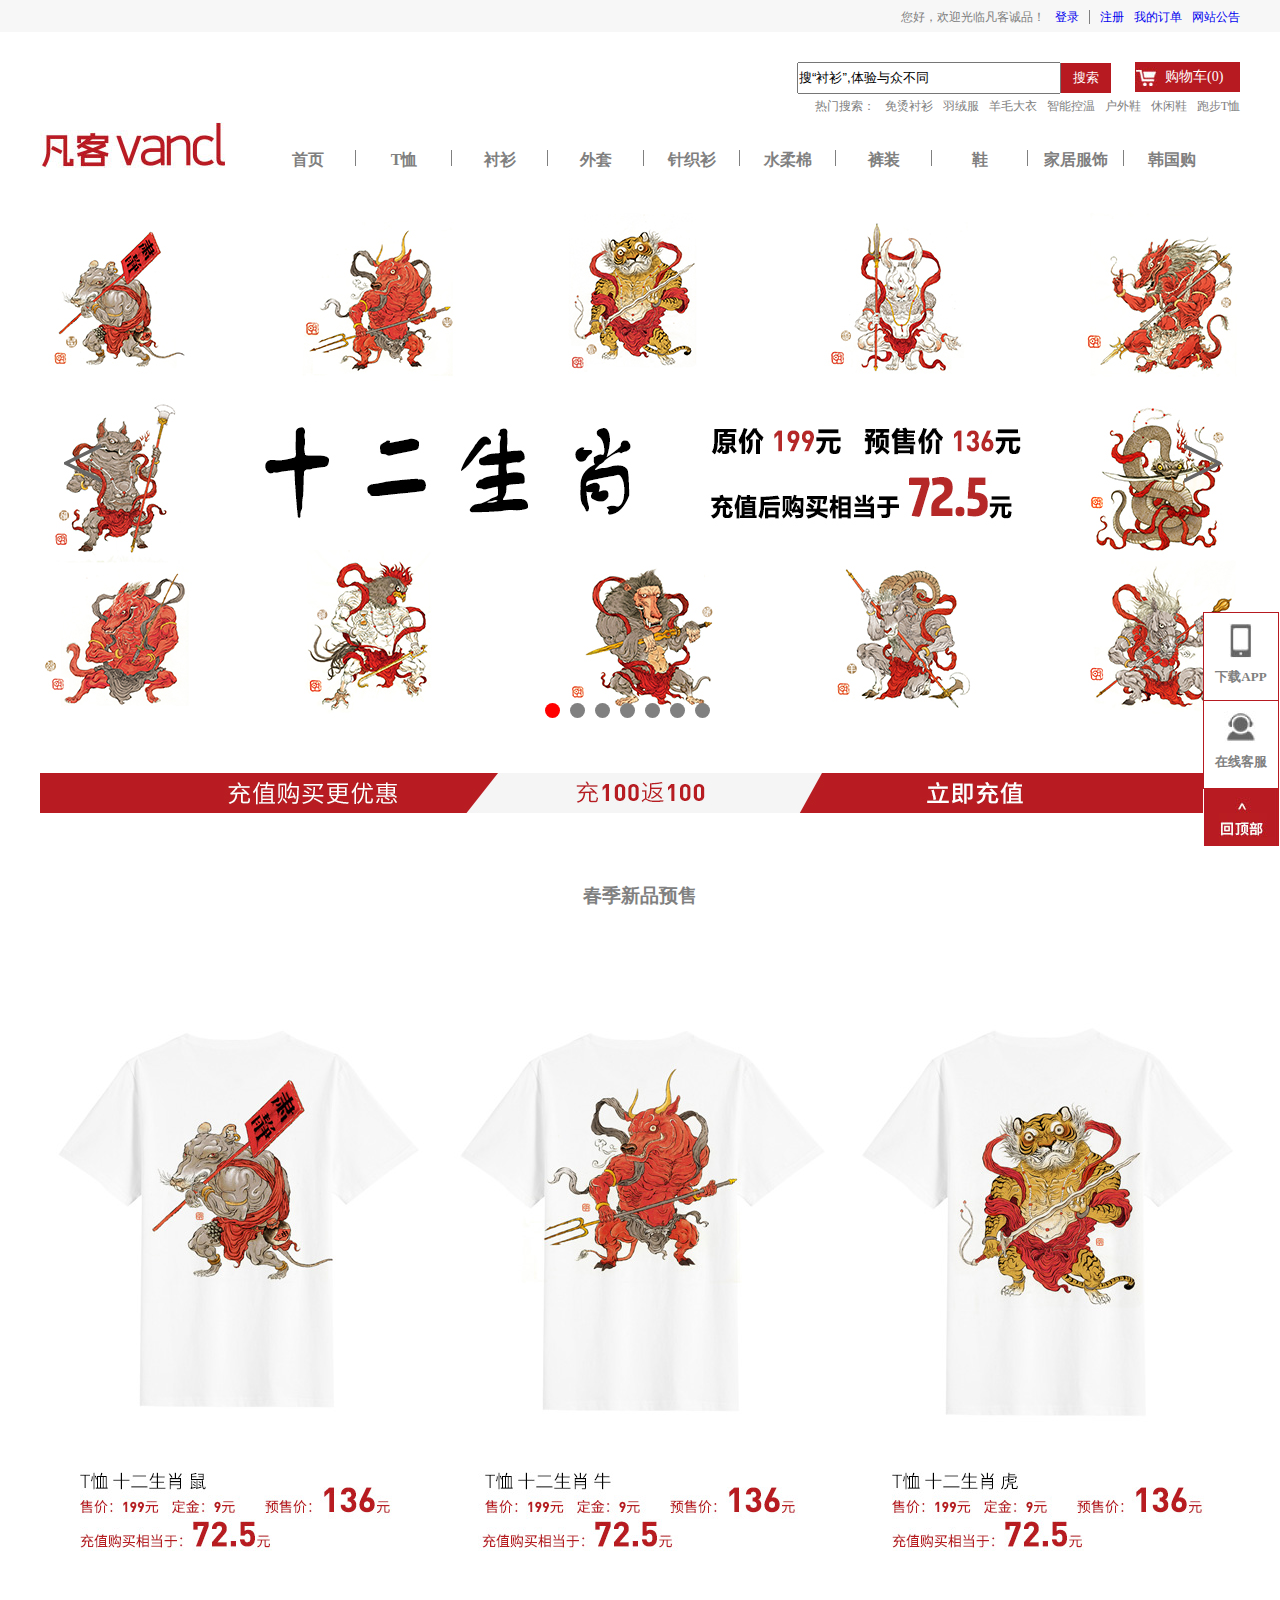
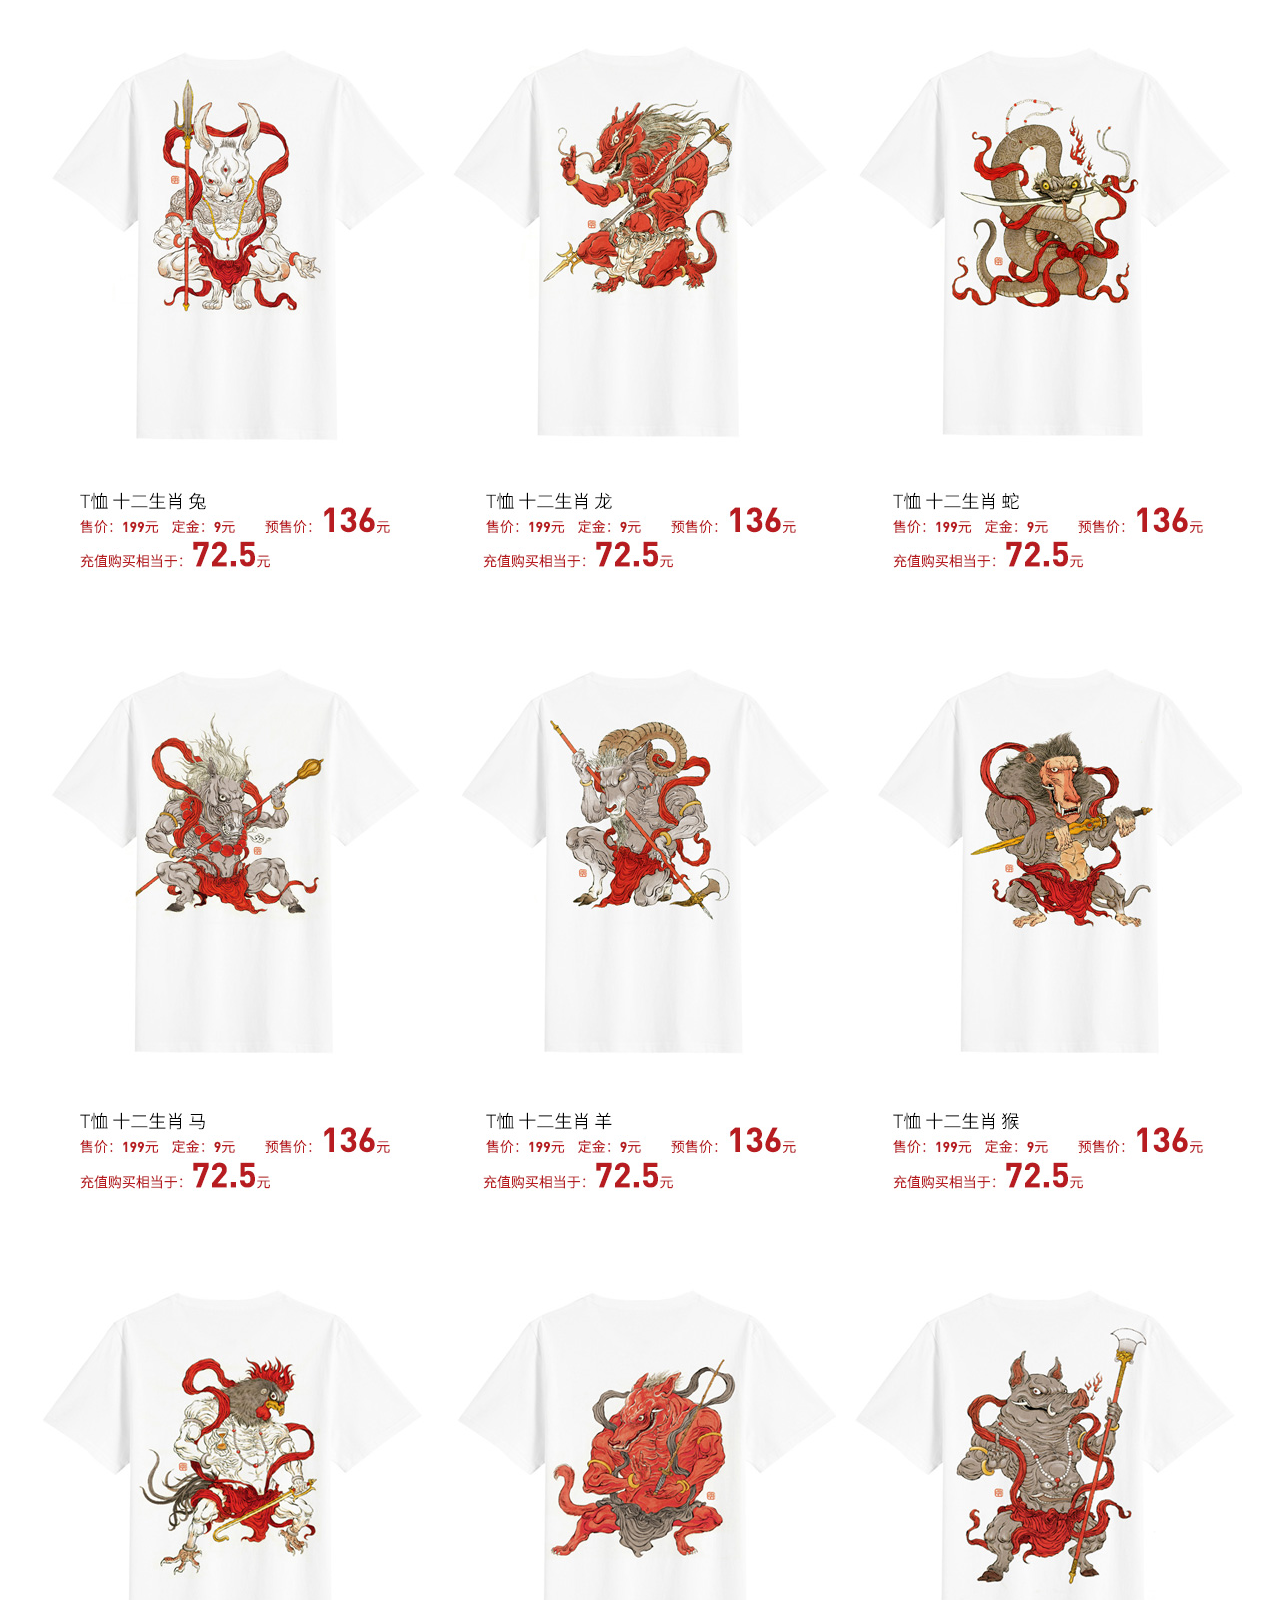
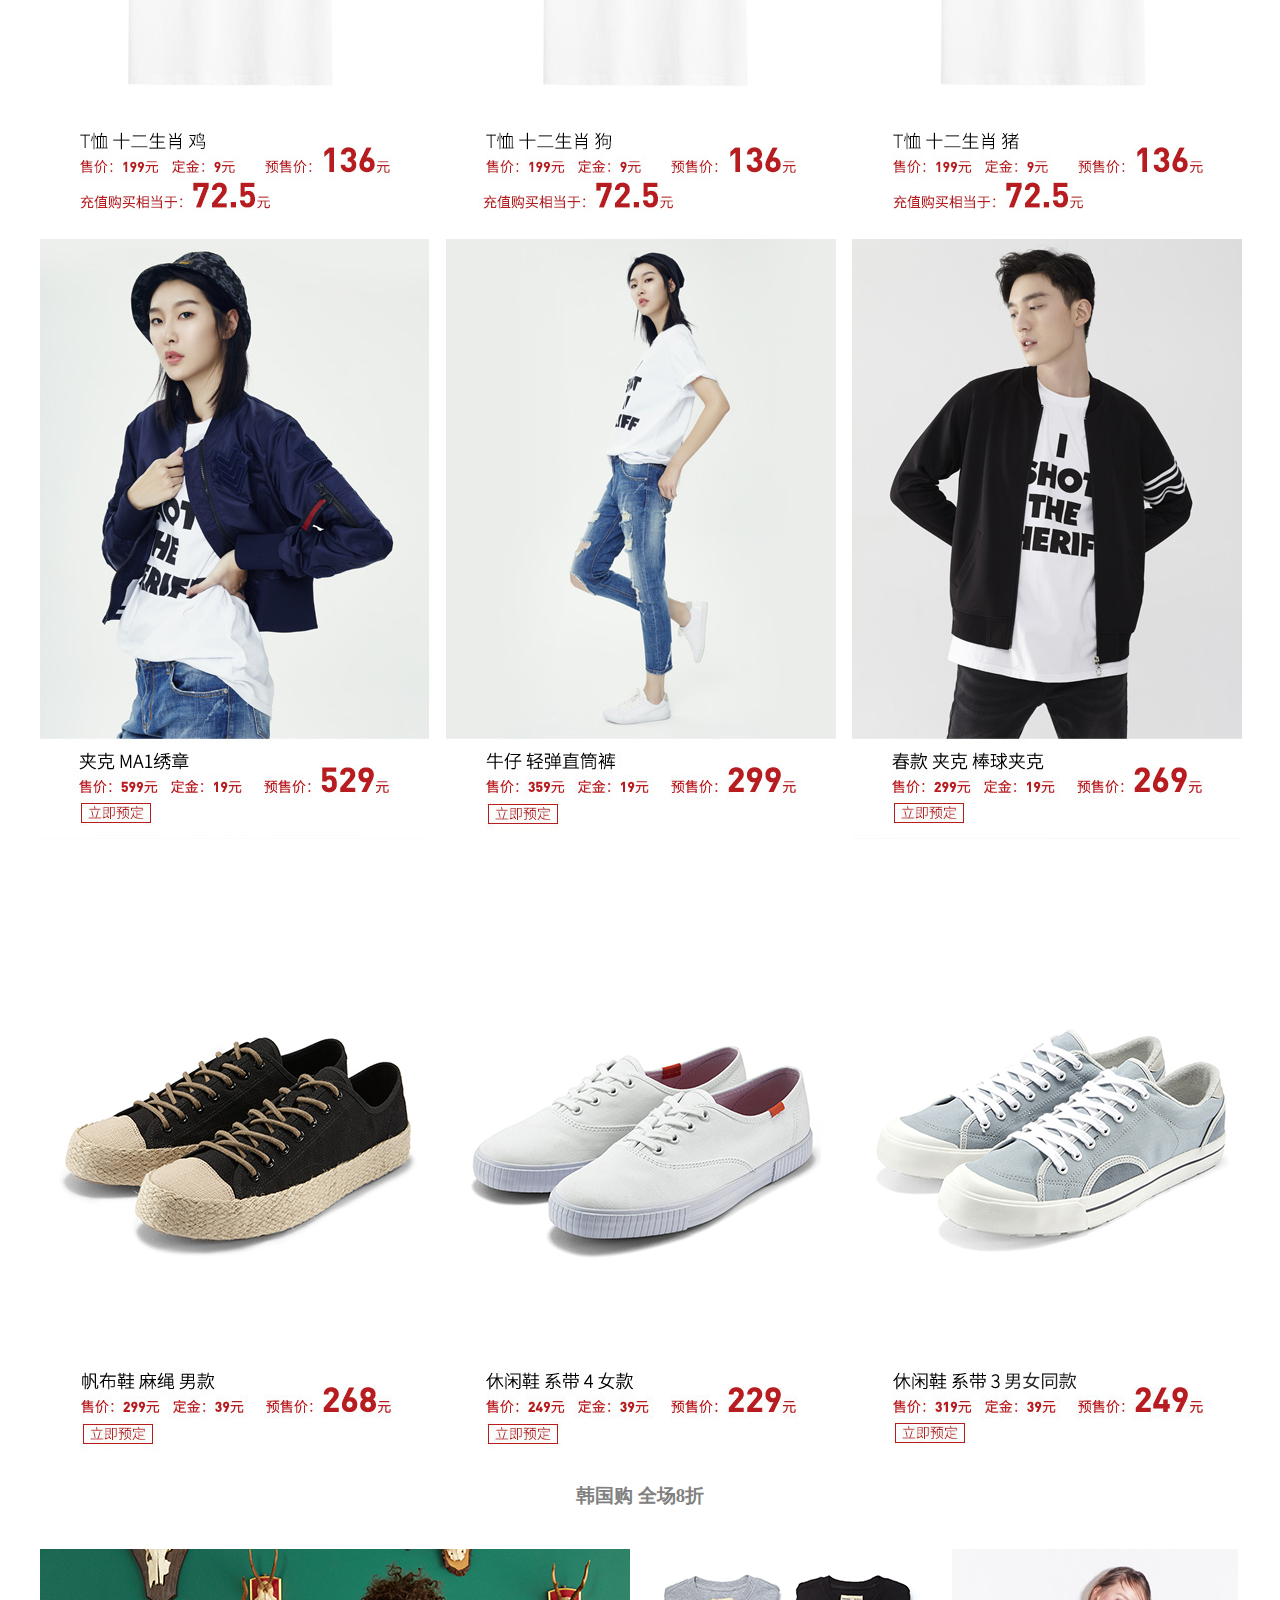
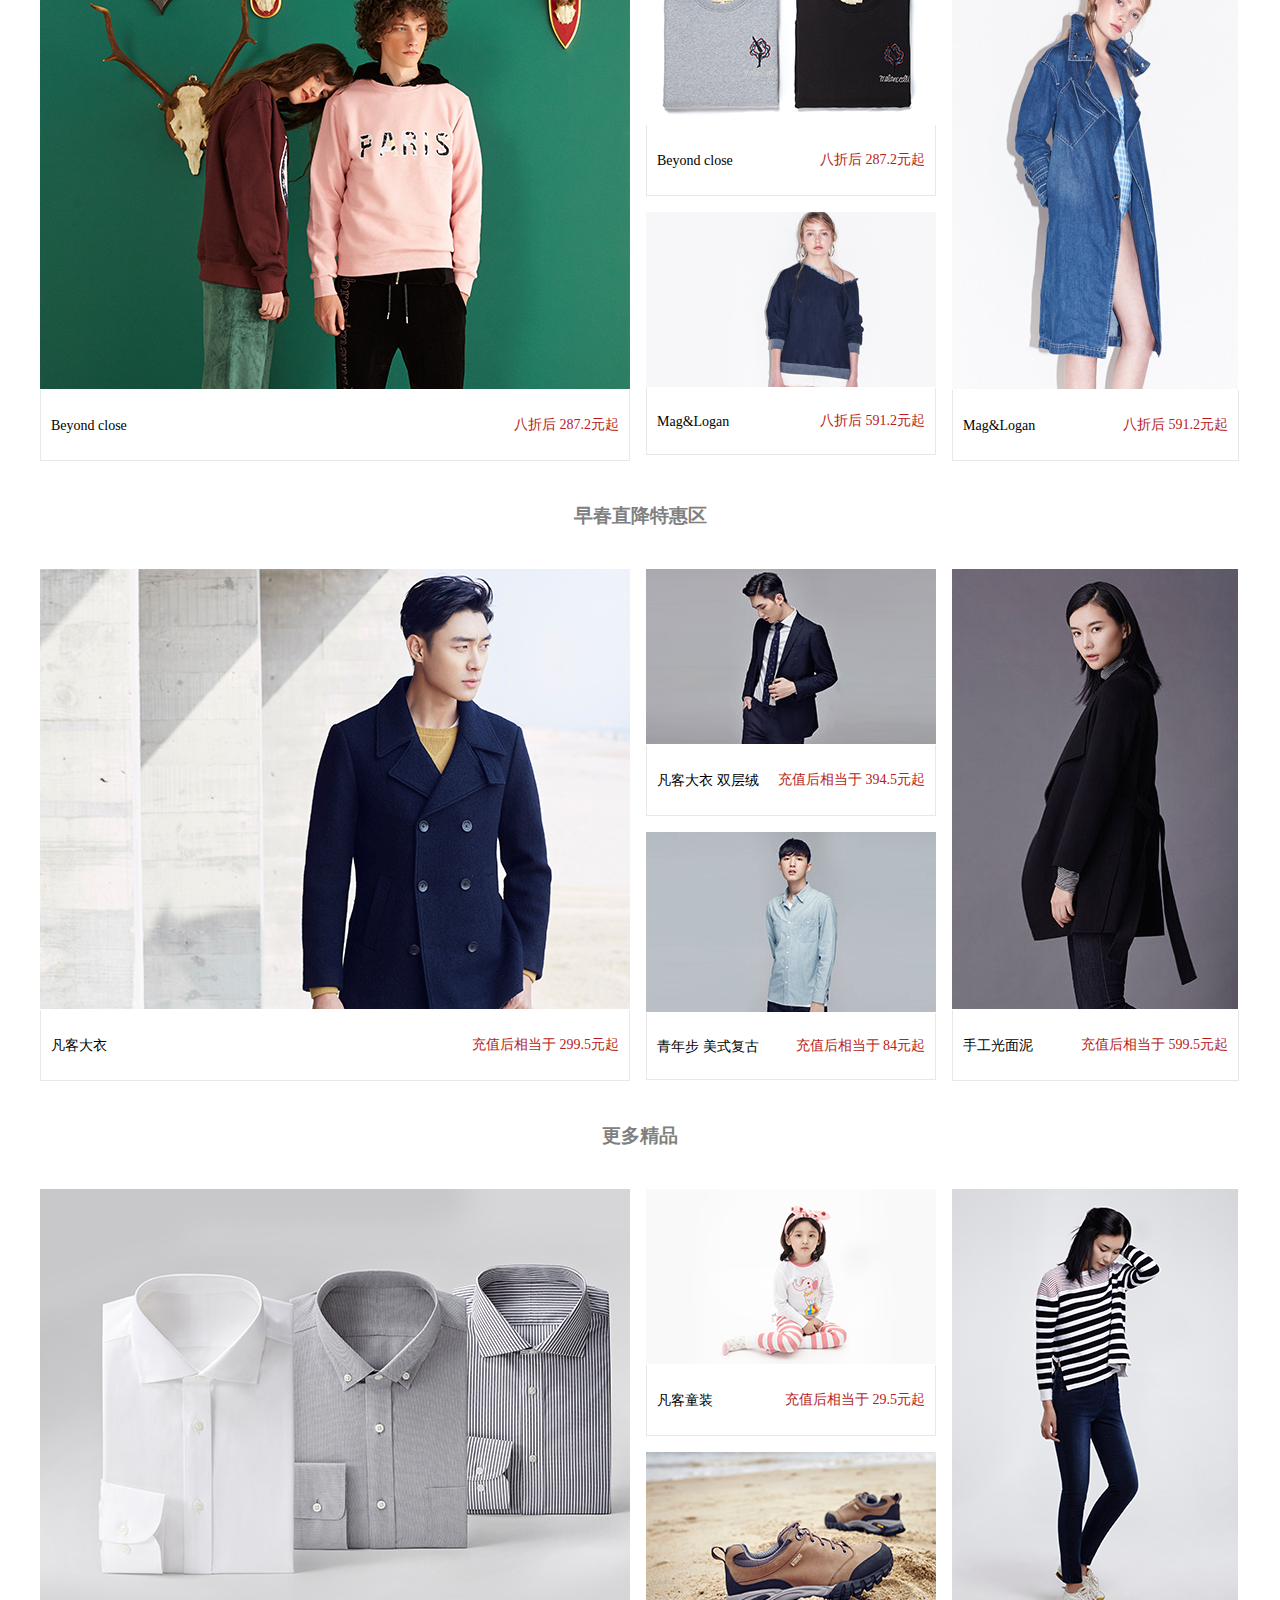
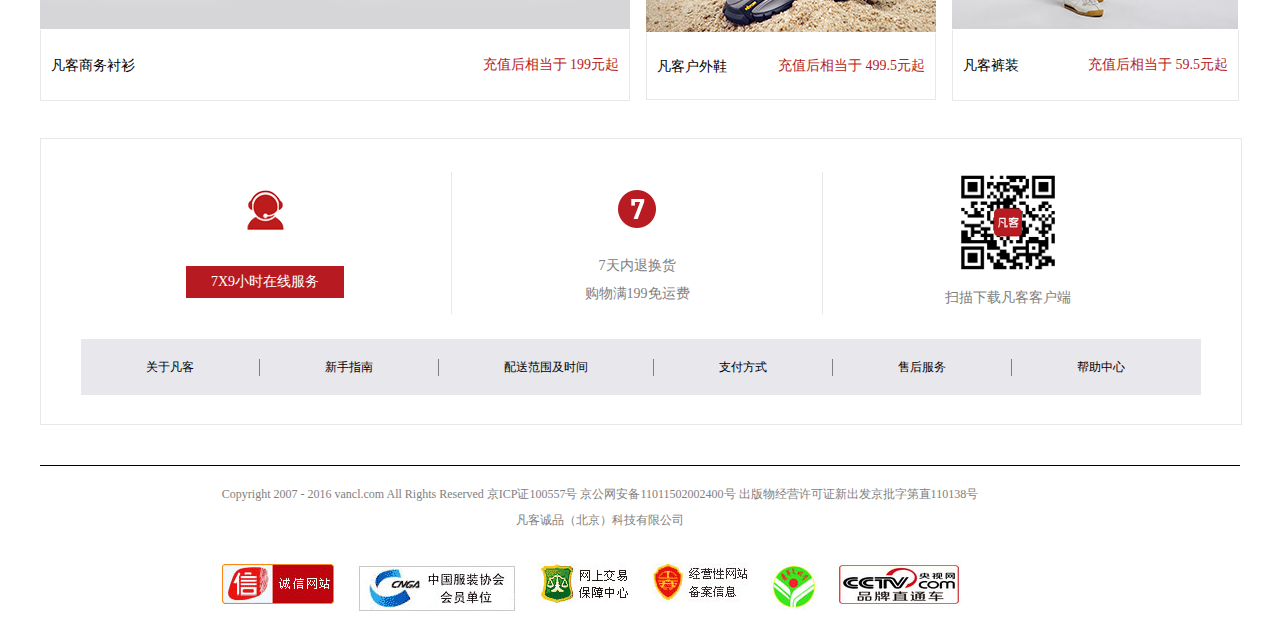
==== commit a00a75fe: "jintianxieleshouye100%" ====
--- a/program.html
+++ b/program.html
@@ -10,8 +10,8 @@
 		<div id="head">
 			<ul id="headul">
 				<li>您好，欢迎光临凡客诚品！</li>
-				<li><a href="###">登录</a></li>
-				<li><a href="###">注册</a></li>
+				<li><a href="onload.html">登录</a></li>
+				<li><a href="registe.html">注册</a></li>
 				<li><a href="###">我的订单</a></li>
 				<li><a href="###">网站公告</a></li>			
 			</ul>
@@ -32,26 +32,90 @@
 				<li><a href="###">休闲鞋</a></li>
 				<li><a href="###">跑步T恤</a></li>
 			</ul>
-			<span class="log"><a href="###"><img src="images/log.jpg" /></a></span>
+			<span class="log"><a href="program.html"><img src="images/log.jpg" /></a></span>
 			<ul class="nav">
-				<li><a href="##">首页</a><span></span></li>
-				<li class="hashover"><a href="##">衬衫</a><span></span></li>
-				<li class="hashover"><a href="##">外套</a><span></span></li>
-				<li class="hashover"><a href="##">针织衫</a><span></span></li>
-				<li class="hashover"><a href="##">水柔棉</a><span></span></li>
-				<li class="hashover"><a href="##">裤装</a><span></span></li>
-				<li class="hashover"><a href="##">鞋</a><span></span></li>
-				<li class="hashover"><a href="##">袜品</a><span></span></li>
-				<li class="hashover"><a href="##">家居服饰</a><span></span></li>
+				<li><a href="program.html">首页</a><span></span></li>
+				<li class="hashover"><a href="##">T恤</a><span></span>
+					<ul class="navbarlist">
+						<li><a href="###">义系列</a></li>
+						<li><a href="###">简鱼</a></li>
+					</ul>
+				</li>
+				<li class="hashover"><a href="##">衬衫 </a><span></span>
+					<ul class="navbarlist">
+						<li><a href="###">免烫</a></li>
+						<li><a href="###">高支</a></li>
+						<li><a href="###">休闲</a></li>
+						<li><a href="###">法兰绒</a></li>
+						<li><a href="###">牛津纺</a></li>
+						<li><a href="###">青年布</a></li>
+						<li><a href="###">牛仔</a></li>
+						<li><a href="###">麻</a></li>
+						<li><a href="###">府绸</a></li>
+    				</ul>
+				</li>
+				<li class="hashover"><a href="##">外套</a><span></span>
+					<ul class="navbarlist">
+						<li><a href="###">羽绒服</a></li>
+						<li><a href="###">大衣</a></li>
+	    				<li><a href="###">西服</a></li>
+	    				<li><a href="###">夹克</a></li>
+	   					<li><a href="###">卫衣</a></li>
+					</ul>
+				</li>
+				<li class="hashover"><a href="##">针织衫</a><span></span>
+					<ul class="navbarlist">
+						<li><a href="###">羊绒衫</a></li>
+						<li><a href="###">羊毛衫</a></li>
+						<li><a href="###">棉线衫</a></li>
+						<li><a href="###">空调衫</a></li>
+					</ul>
+				</li>
+				<li class="hashover"><a href="##">水柔棉</a><span></span>
+					<ul class="navbarlist">
+						<li><a href="###">拉链开衫</a></li>
+						<li><a href="###">长袖V领</a></li>
+						<li><a href="###">长袖圆领</a></li>
+						<li><a href="###">短袖</a></li>
+					</ul>
+				</li>
+				<li class="hashover"><a href="##">裤装</a><span></span>
+					<ul class="navbarlist">			  
+  						<li><a href="###">商务</a></li>
+						<li><a href="###">休闲裤</a></li>
+						<li><a href="###">牛仔裤</a></li>
+						<li><a href="###">麻裤子</a></li>
+						<li><a href="###">针织裤</a></li>
+					</ul>
+				</li>
+				<li class="hashover"><a href="##">鞋</a><span></span>
+					<ul class="navbarlist">
+						<li><a href="###">复古跑鞋</a></li>
+						<li><a href="###">户外鞋</a></li>
+					    <li><a href="###">帆布鞋</a></li>
+					    <li><a href="###">皮鞋</a></li>
+					    <li><a href="###">休闲鞋</a></li>
+					</ul>
+				</li>
+				<li class="hashover"><a href="##">家居服饰</a><span></span>
+					<ul class="navbarlist">
+						<li><a href="###">床品三件套</a></li>
+						<li><a href="###">床品四件套</a></li>
+					    <li><a href="###">羽毛枕</a></li>
+					    <li><a href="###">摇粒绒毯</a></li>
+					    <li><a href="###">珊瑚绒毯</a></li>
+					    <li><a href="###">珊瑚绒睡袍</a></li>
+					    <li><a href="###">配饰</a></li>
+					</ul>
+				</li>
 				<li><a href="##">韩国购</a></li>
 			</ul>
 		</div>
 		<div id="banner">
 			<ul id="side">
-				
+				<li><a href="###"><img src="images/a8.jpg" title="2017预售" /></a></li>
+				<li><a href="###"><img src="images/a2.jpg" title="凡客T恤" /></a></li>
 				<li><a href="###"><img src="images/a1.jpg" title="凡客衬衫频道" /></a></li>
-				<li><a href="###"><img src="images/a2.jpg" title="凡客T恤" /></a></li>
-				<li><a href="###"><img src="images/a3.jpg" title="2017预售" /></a></li>
 				<li><a href="###"><img src="images/a4.jpg" title="2017早春直播" /></a></li>
 				<li><a href="###"><img src="images/a5.jpg" title="From 首尔" /></a></li>
 				<li><a href="###"><img src="images/a6.jpg" title="凡客外套频道" /></a></li>
@@ -78,15 +142,18 @@
 		<div id="content">
 			<h3>春季新品预售</h3>
 			<ul class="cp">
-				<li><a href="###"><img src="images/1b.jpg"></a></li>
-				<li><a href="###"><img src="images/2b.jpg"></a></li>
-				<li><a href="###"><img src="images/3b.jpg"></a></li>
-				<li><a href="###"><img src="images/4b.jpg"></a></li>
-				<li><a href="###"><img src="images/5b.jpg"></a></li>
-				<li><a href="###"><img src="images/6b.jpg"></a></li>
-				<li><a href="###"><img src="images/7b.jpg"></a></li>
-				<li><a href="###"><img src="images/8b.jpg"></a></li>
-				<li><a href="###"><img src="images/9b.jpg"></a></li>
+				<li><a href="###"><img src="images/0308g_1.jpg"></a></li>
+				<li><a href="###"><img src="images/0308g_2.jpg"></a></li>
+				<li><a href="###"><img src="images/0308g_3.jpg"></a></li>
+				<li><a href="###"><img src="images/0308g_4.jpg"></a></li>
+				<li><a href="###"><img src="images/0308g_5.jpg"></a></li>
+				<li><a href="###"><img src="images/0308g_6.jpg"></a></li>
+				<li><a href="###"><img src="images/0308g_7.jpg"></a></li>
+				<li><a href="###"><img src="images/0308g_8.jpg"></a></li>
+				<li><a href="###"><img src="images/0308g_9.jpg"></a></li>
+				<li><a href="###"><img src="images/0308g_24.jpg"></a></li>
+				<li><a href="###"><img src="images/0308g_25.jpg"></a></li>
+				<li><a href="###"><img src="images/0308g_26.jpg"></a></li>
 				<li><a href="###"><img src="images/10b.jpg"></a></li>
 				<li><a href="###"><img src="images/11b.jpg"></a></li>
 				<li><a href="###"><img src="images/12b.jpg"></a></li>
@@ -194,9 +261,40 @@
 			
 		</div>
 		<span class="line"></span>
+		<div class="copy">
+			<p>
+				 Copyright 2007 - 2016 vancl.com All Rights Reserved 京ICP证100557号 京公网安备11011502002400号 出版物经营许可证新出发京批字第直110138号<br/>
+				凡客诚品（北京）科技有限公司
+			</p>
+			<ul class="power">
+				<li><a href="https://https://credit.cecdc.com/CX20111229001302001330.html"><img src="images/f1.jpg"></a></li>
+				<li><a href="###"><img src="images/f2.jpg"></a></li>
+				<li><a href="http://www.315online.com.cn/member/315090053.html"><img src="images/f3.jpg"></a></li>
+				<li><a href="http://www.hd315.gov.cn/beian/view.asp?bianhao=010202010081900017"><img src="images/f4.jpg"></a></li>
+				<li><a href="http://www.vancl.com/help/about_2.htm"><img src="images/f6.jpg"></a></li>
+				<li><a href="http://trust.cctvmall.cn/reg/static/brand/brandtem1010.html"><img src="images/f7.jpg"></a></li>
+			</ul>
+		</div>
+		<div id="fix">
+			<dl class="downApp">
+				<a href="###">
+					<dt><img src="images/g1.jpg" /></dt>
+					<dd>下载APP</dd>
+				</a>
+			</dl>
+			<dl class="customer">
+				<a href="###">
+					<dt><img src="images/g2.jpg" /></dt>
+					<dd>在线客服</dd>
+				</a>
+			</dl>
+			<dl id="returnTop">
+				<a href="###"><img src="images/hd.jpg"></a>
+			</dl>
+		</div>
 	</body>
 </html>
 
 <script src="js/move.js"></script>
 <script type="text/javascript" src="js/pro.js"></script>
-	
+<script src="js/jquery-1.8.3.min.js" ></script>	
--- a/css/demo1.css
+++ b/css/demo1.css
@@ -105,8 +105,8 @@
   height: 16px;
   position: relative;
   float: left;
-  margin-bottom: 30px;
-  text-align: center; }
+  text-align: center;
+  padding-bottom: 30px; }
 
 .nav span {
   position: absolute;
@@ -120,13 +120,33 @@
 
 .nav li a {
   text-align: center;
-  color: gray; }
-
-.hashover:hover {
-  padding-bottom: 5px;
-  border-bottom: 5px solid #b71a21; }
+  color: gray;
+  font-weight: bold; }
 
 .nav li a:hover {
+  color: #b71a21; }
+
+.navbarlist {
+  border-top: 5px solid #b71a21;
+  margin-top: 8px;
+  z-index: 99;
+  position: absolute;
+  left: 0;
+  background: #fff;
+  width: 100%;
+  text-align: center;
+  display: none; }
+
+.navbarlist > li {
+  padding-top: 15px; }
+
+.navbarlist li:first-child {
+  padding-top: 25px; }
+
+.navbarlist li:last-child {
+  padding-bottom: 20px; }
+
+.navbarlist > li a:hover {
   color: #b71a21; }
 
 #banner {
@@ -188,7 +208,7 @@
 #content {
   position: relative;
   width: 1280px;
-  height: 3150px; }
+  min-height: 3750px; }
 
 #content h3 {
   text-align: center;
@@ -218,6 +238,9 @@
   margin: 16px 16px 0 16px; }
 
 .cp li:nth-child(14) {
+  margin: 16px 16px 0 16px; }
+
+.cp li:nth-child(17) {
   margin: 16px 16px 0 16px; }
 
 #hangou {
@@ -410,4 +433,413 @@
   margin-left: 40px;
   margin-top: 40px; }
 
+.copy {
+  width: 1200px;
+  height: 150px;
+  text-align: center;
+  line-height: 26px;
+  font-size: 12px;
+  color: gray; }
+
+.copy p {
+  margin-top: 15px; }
+
+.power {
+  margin-top: 30px;
+  margin-left: 200px; }
+
+.power li {
+  float: left;
+  margin-left: 20px; }
+
+.power img:nth-child(6) {
+  width: 120px;
+  height: 38px; }
+
+#fix {
+  position: fixed;
+  right: 0px;
+  bottom: 50px; }
+
+.downApp, .customer {
+  border: 1px solid #b71a21;
+  width: 74px;
+  height: 77px;
+  text-align: center;
+  padding-top: 10px; }
+
+.downApp dd, .customer dd {
+  font-size: 13px;
+  color: gray;
+  font-weight: bold;
+  margin-top: 5px; }
+
+.downApp, .customer {
+  background: #fff; }
+
+.customer {
+  border-top: none; }
+
+#relog {
+  width: 1200px;
+  height: 90px;
+  margin-left: 40px;
+  border-bottom: 1px solid black; }
+
+#relog img {
+  margin-top: 20px; }
+
+.content_left, .content_right {
+  float: left; }
+
+.content_right {
+  margin-left: 80px;
+  position: relative; }
+
+.content_left {
+  margin-left: 160px;
+  margin-top: 80px; }
+
+.content_right h2, .respan {
+  float: left;
+  margin-top: 40px;
+  color: gray; }
+
+.respan {
+  margin-left: 180px;
+  padding-top: 5px;
+  font-size: 13px;
+  font-weight: bold; }
+
+.respan a {
+  color: #b71a21;
+  font-size: 14px;
+  font-weight: bold; }
+
+.respan a:hover {
+  border-bottom: 1px solid #b71a21; }
+
+.redline {
+  display: block;
+  width: 450px;
+  margin-top: 50px;
+  border-bottom: 2px solid #b71a21; }
+
+.content_right input {
+  margin-top: 20px; }
+
+#tel {
+  width: 340px;
+  height: 45px;
+  line-height: 45px;
+  font-size: 14px; }
+
+#btn1 {
+  width: 100px;
+  height: 45px;
+  color: #b71a21;
+  margin-left: 10px;
+  font-weight: bold; }
+
+#yzm, #pwd, #pwd1, #zhuce {
+  position: absolute;
+  width: 450px;
+  height: 45px;
+  line-height: 45px;
+  font-size: 14px; }
+
+#yzm {
+  left: 0px;
+  top: 140px; }
+
+#pwd {
+  left: 0px;
+  top: 210px; }
+
+#pwd1 {
+  left: 0px;
+  top: 280px; }
+
+#zhuce {
+  top: 400px;
+  left: 0px;
+  font-weight: bold;
+  background: grey;
+  border: none;
+  color: #fff; }
+
+.p6, .p7, .p8, .p9 {
+  position: absolute; }
+
+.p6 {
+  left: 20px;
+  top: 140px; }
+
+.p7 {
+  left: 20px;
+  top: 210px; }
+
+.p8 {
+  left: 20px;
+  top: 280px; }
+
+.p9 {
+  left: 20px;
+  top: 350px; }
+
+.read a {
+  color: #b71a21; }
+
+#check {
+  position: absolute;
+  left: 0px;
+  top: 360px; }
+
+.read {
+  position: absolute;
+  left: 20px;
+  top: 380px;
+  font-weight: bold;
+  font-size: 14px;
+  color: gray; }
+
+.read a:hover {
+  border-bottom: 1px solid #b71a21; }
+
+.Copyright {
+  margin-left: 200px;
+  font-size: 13px;
+  color: gray; }
+
+.borderbtom {
+  display: block;
+  width: 1200px;
+  height: 1px;
+  position: absolute;
+  top: 700px;
+  border-bottom: 1px solid black;
+  margin-left: 40px; }
+
+.help {
+  position: absolute;
+  right: 40px;
+  top: 50px;
+  font-size: 12px;
+  color: black; }
+
+.help:hover {
+  color: #b71a21;
+  border-bottom: 1px solid #b71a21; }
+
+.onloadForm {
+  float: left;
+  margin-top: 50px;
+  margin-left: 80px; }
+
+.onloadh, .nouser {
+  float: left;
+  font-weight: bold;
+  color: gray; }
+
+.nouser {
+  margin-left: 140px;
+  font-size: 14px;
+  margin-top: 8px; }
+
+.nouser a {
+  color: #b71a21; }
+
+.nouser a:hover {
+  border-bottom: 1px solid #b71a21; }
+
+.tag {
+  width: 428px;
+  margin-top: 50px;
+  height: 40px; }
+
+.login {
+  border: 1px solid gray;
+  position: relative;
+  min-height: 450px; }
+
+.tag li {
+  cursor: pointer;
+  float: left;
+  background: grey;
+  width: 214px;
+  height: 40px;
+  line-height: 40px;
+  text-align: center;
+  color: black; }
+
+.tag .act {
+  background: #b71a21;
+  color: #fff;
+  font-weight: bold; }
+
+#uname, #upwd {
+  position: absolute;
+  left: 25px;
+  top: 60px;
+  width: 370px;
+  height: 40px;
+  line-height: 40px; }
+
+#uname {
+  top: -10px; }
+
+.p1 {
+  position: absolute;
+  top: 35px;
+  left: 35px; }
+
+.p2 {
+  position: absolute;
+  top: 110px;
+  left: 35px; }
+
+.shows {
+  width: 428px;
+  height: 200px;
+  position: relative; }
+
+.shows li, .tive {
+  position: absolute;
+  top: 50px; }
+
+.shows .tive {
+  display: block; }
+
+.shows li {
+  display: none; }
+
+.findpwd {
+  position: absolute;
+  right: -380px;
+  top: 150px;
+  color: #b71a21; }
+
+.infont {
+  position: absolute;
+  left: 25px;
+  width: 370px;
+  height: 40px;
+  top: 240px;
+  color: #fff;
+  background: #b71a21;
+  line-height: 40px;
+  text-align: center;
+  font-size: 24px; }
+
+.infont:hover {
+  font-weight: bold; }
+
+.cooper {
+  position: absolute;
+  top: 334px;
+  left: 28px;
+  font-size: 14px;
+  font-weight: bold;
+  color: gray; }
+
+.lines {
+  display: block;
+  width: 428px;
+  height: 1px;
+  border-bottom: 1px dotted gray;
+  position: absolute;
+  left: 0;
+  top: 320px; }
+
+.partener {
+  position: absolute;
+  left: 28px;
+  top: 365px; }
+
+.partener li {
+  float: left;
+  margin-left: 5px; }
+
+#telphone {
+  width: 260px;
+  height: 40px;
+  line-height: 40px;
+  margin-left: 25px;
+  margin-top: -20px; }
+
+#recontent {
+  width: 1263px;
+  height: 600px; }
+
+#btn2 {
+  margin-top: -20px;
+  font-weight: bold;
+  color: #b71a21;
+  width: 100px;
+  height: 44px;
+  margin-left: 10px; }
+
+#verification {
+  position: absolute;
+  width: 120px;
+  height: 40px;
+  display: inline-block;
+  left: 25px;
+  border: 1px solid gray;
+  float: left;
+  top: 55px; }
+
+#sjs {
+  position: absolute;
+  left: 147px;
+  float: left;
+  top: 55px;
+  display: inline-block;
+  width: 120px;
+  height: 40px;
+  border: 1px solid gray;
+  background: grey;
+  line-height: 40px;
+  text-align: center;
+  font-size: 30px;
+  font-weight: bold; }
+
+#yh {
+  position: absolute;
+  width: 370px;
+  height: 40px;
+  line-height: 40px;
+  left: 25px;
+  top: 120px; }
+
+.p1, .p2, .p3, .p4, .p4, .p5, .p6, .p7, .p8, .p9 {
+  font-size: 12px;
+  color: gray; }
+
+.p3 {
+  position: absolute;
+  left: 35px; }
+
+.p4 {
+  position: absolute;
+  left: 35px;
+  top: 100px; }
+
+.p5 {
+  position: absolute;
+  left: 35px;
+  top: 165px; }
+
+#change {
+  position: absolute;
+  left: 280px;
+  top: 60px;
+  display: block;
+  width: 100px;
+  height: 30px;
+  line-height: 30px;
+  float: left;
+  background: grey;
+  cursor: pointer; }
+
 /*# sourceMappingURL=demo1.css.map */
